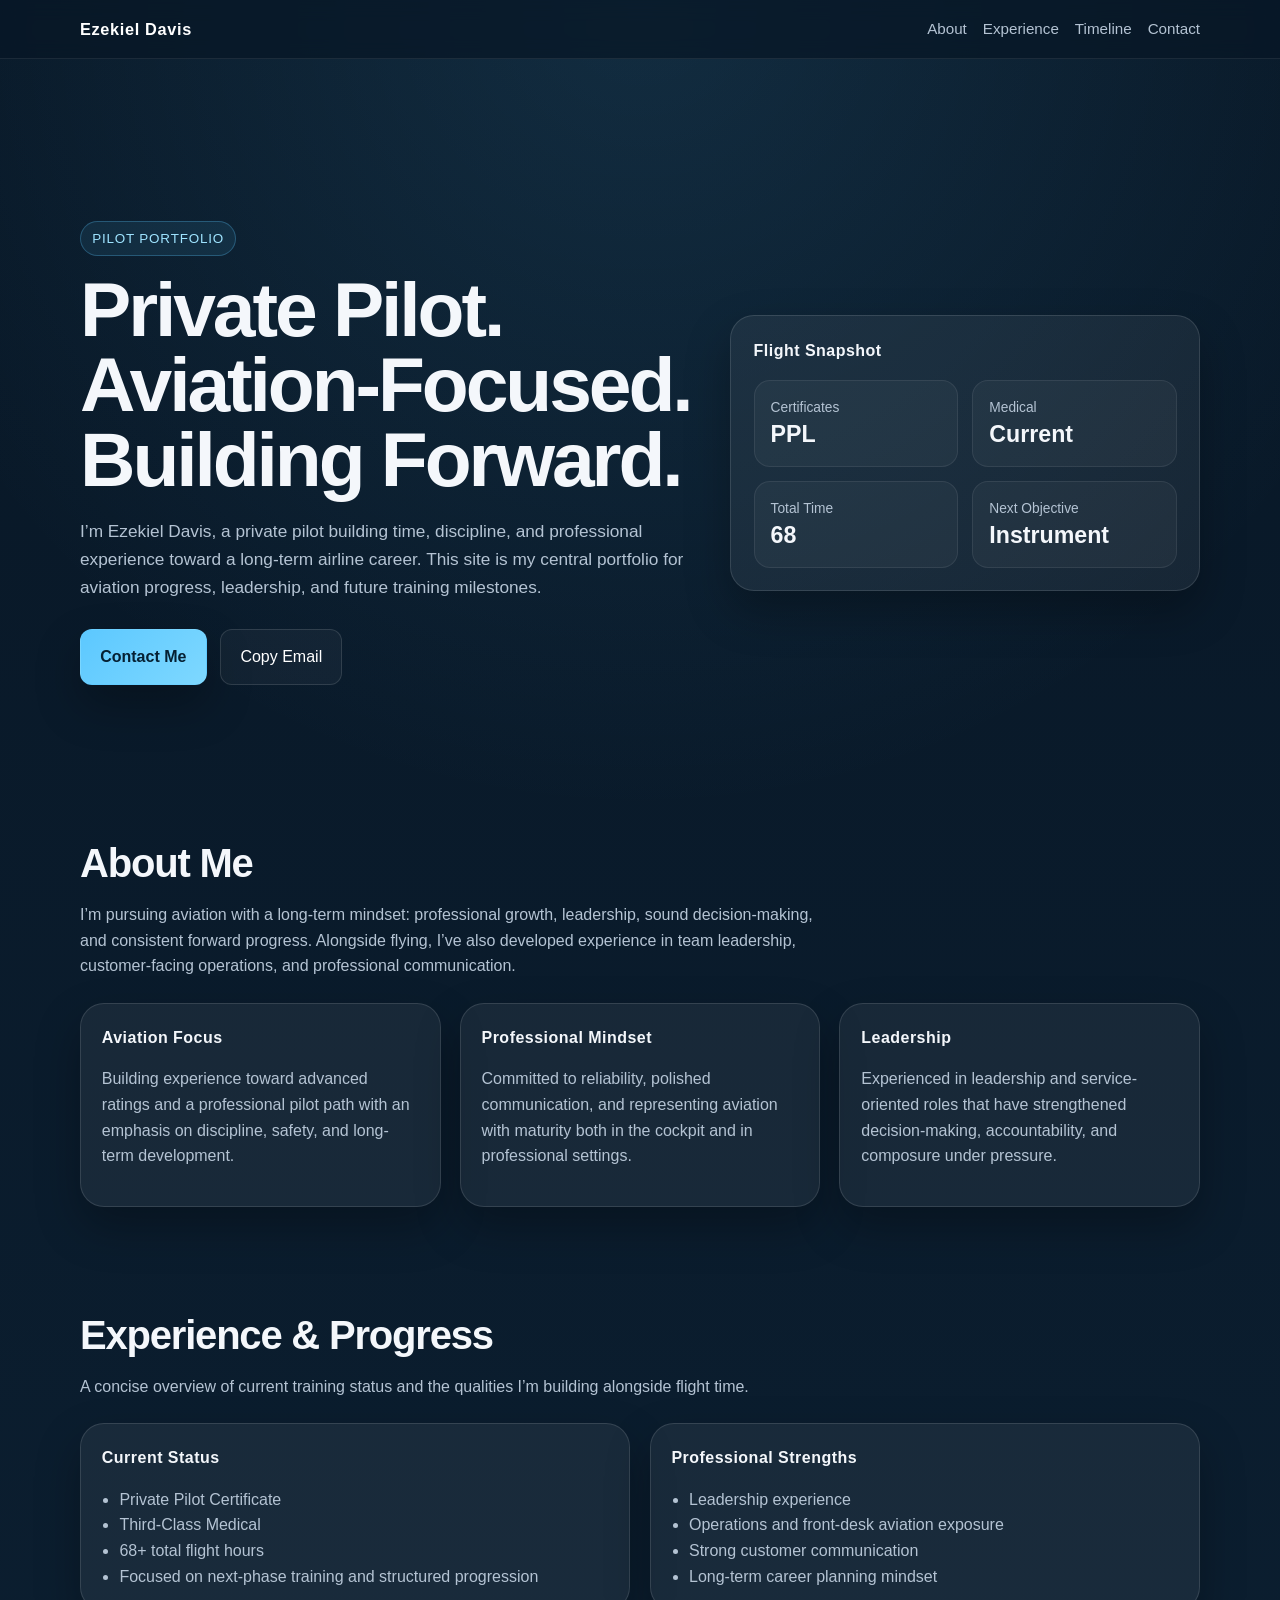
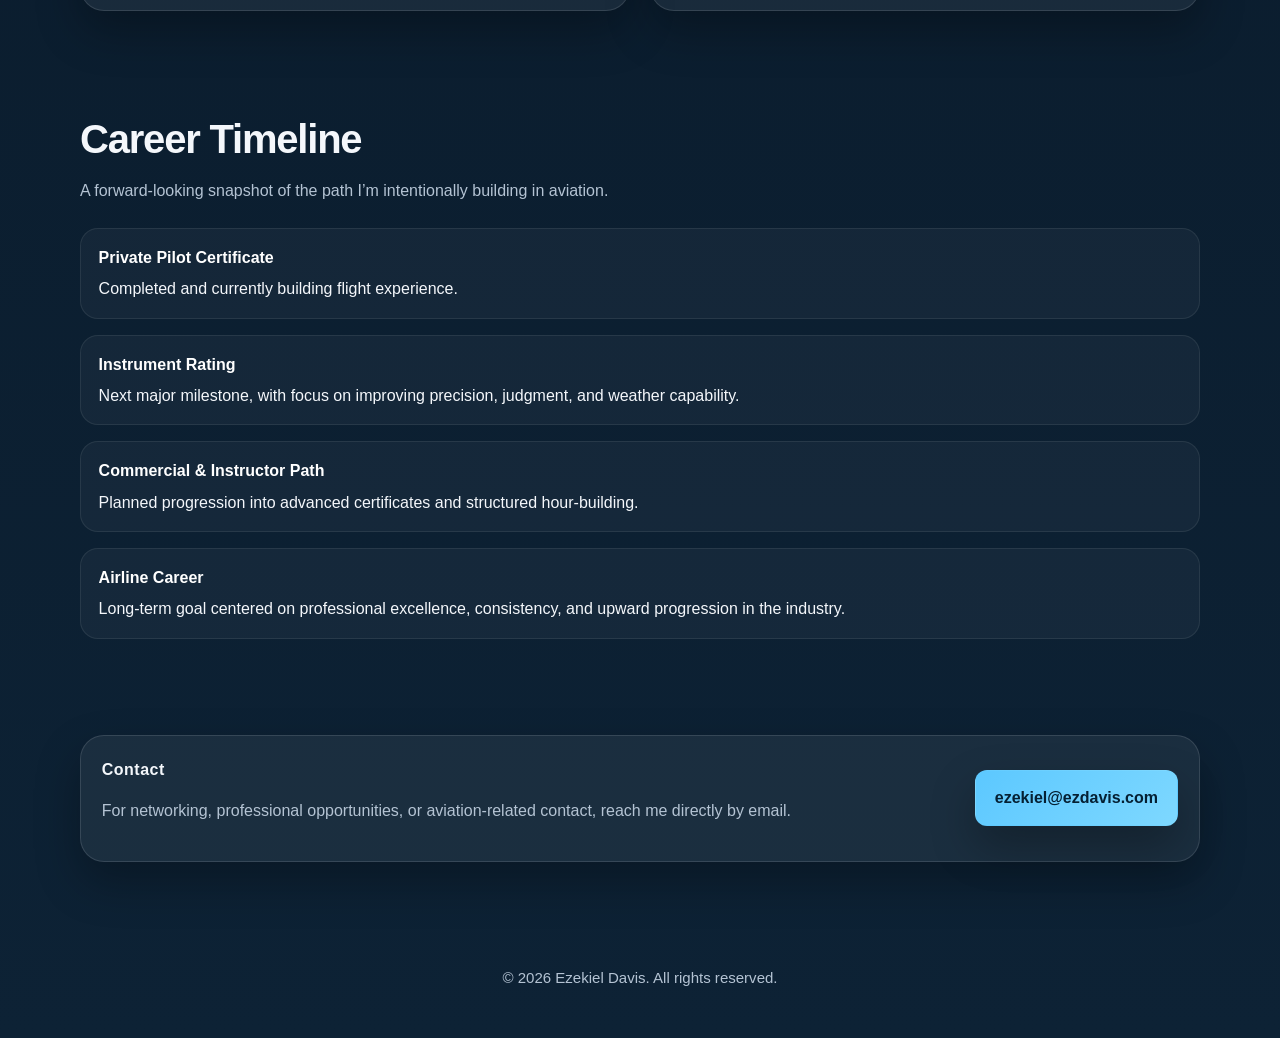
==== index.html @ ae52e3e7 "Update index.html" ====
<!DOCTYPE html>
<html lang="en">
<head>
  <meta charset="UTF-8" />
  <meta name="viewport" content="width=device-width, initial-scale=1.0" />
  <title>Ezekiel Davis | Pilot Portfolio</title>
  <meta name="description" content="Official portfolio site for Ezekiel Davis, private pilot and aspiring airline pilot." />
  <style>
    :root {
      --bg: #081726;
      --bg-2: #0d2235;
      --panel: rgba(255, 255, 255, 0.06);
      --panel-border: rgba(255, 255, 255, 0.12);
      --text: #f4f7fb;
      --muted: #b4c3d3;
      --accent: #5cc8ff;
      --accent-2: #9fe4ff;
      --shadow: 0 20px 45px rgba(0, 0, 0, 0.28);
      --max: 1120px;
    }

    * { box-sizing: border-box; }

    html { scroll-behavior: smooth; }

    body {
      margin: 0;
      font-family: Inter, "Segoe UI", Arial, sans-serif;
      color: var(--text);
      background:
        radial-gradient(circle at top, rgba(92, 200, 255, 0.12), transparent 30%),
        linear-gradient(180deg, var(--bg), var(--bg-2));
      line-height: 1.6;
    }

    a {
      color: var(--accent-2);
      text-decoration: none;
    }

    a:hover { color: white; }

    .container {
      width: min(calc(100% - 2rem), var(--max));
      margin: 0 auto;
    }

    .nav {
      position: sticky;
      top: 0;
      z-index: 1000;
      backdrop-filter: blur(10px);
      background: rgba(8, 23, 38, 0.72);
      border-bottom: 1px solid rgba(255,255,255,0.08);
    }

    .nav-inner {
      display: flex;
      justify-content: space-between;
      align-items: center;
      padding: 1rem 0;
      gap: 1rem;
    }

    .brand {
      font-weight: 700;
      letter-spacing: 0.04em;
      color: white;
      font-size: 1.02rem;
    }

    .nav-links {
      display: flex;
      flex-wrap: wrap;
      gap: 1rem;
      font-size: 0.95rem;
    }

    .nav-links a {
      color: var(--muted);
    }

    .hero {
      min-height: 84vh;
      display: flex;
      align-items: center;
      padding: 5rem 0 3rem;
    }

    .hero-grid {
      display: grid;
      grid-template-columns: 1.25fr 0.95fr;
      gap: 2rem;
      align-items: center;
    }

    .eyebrow {
      display: inline-block;
      padding: 0.35rem 0.7rem;
      border: 1px solid rgba(92, 200, 255, 0.28);
      background: rgba(92, 200, 255, 0.09);
      color: var(--accent-2);
      border-radius: 999px;
      font-size: 0.84rem;
      letter-spacing: 0.06em;
      text-transform: uppercase;
      margin-bottom: 1rem;
    }

    h1 {
      margin: 0;
      font-size: clamp(2.6rem, 6vw, 5rem);
      line-height: 0.98;
      letter-spacing: -0.04em;
    }

    .hero p.lead {
      max-width: 700px;
      color: var(--muted);
      font-size: 1.08rem;
      margin: 1.3rem 0 0;
    }

    .cta-row {
      display: flex;
      flex-wrap: wrap;
      gap: 0.85rem;
      margin-top: 1.7rem;
    }

    button.button {
      font: inherit;
      cursor: pointer;
    }

    .button {
      display: inline-flex;
      align-items: center;
      justify-content: center;
      padding: 0.9rem 1.2rem;
      border-radius: 12px;
      font-weight: 700;
      transition: transform 0.18s ease, opacity 0.18s ease, border-color 0.18s ease;
      border: 1px solid transparent;
    }

    .button:hover { transform: translateY(-1px); }

    .button.primary {
      background: linear-gradient(135deg, var(--accent), #7ed8ff);
      color: #052033;
      box-shadow: var(--shadow);
    }

    .button.secondary {
      background: rgba(255,255,255,0.04);
      color: white;
      border-color: rgba(255,255,255,0.12);
    }

    .hero-card,
    .panel {
      background: var(--panel);
      border: 1px solid var(--panel-border);
      border-radius: 24px;
      box-shadow: var(--shadow);
    }

    .hero-card {
      padding: 1.4rem;
    }

    .hero-card h3,
    .panel h3 {
      margin-top: 0;
      font-size: 1rem;
      letter-spacing: 0.03em;
    }

    .stats {
      display: grid;
      grid-template-columns: repeat(2, 1fr);
      gap: 0.9rem;
      margin-top: 1rem;
    }

    .stat {
      padding: 1rem;
      border-radius: 16px;
      background: rgba(255,255,255,0.04);
      border: 1px solid rgba(255,255,255,0.08);
    }

    .stat .label {
      display: block;
      color: var(--muted);
      font-size: 0.86rem;
      margin-bottom: 0.2rem;
    }

    .stat .value {
      font-size: 1.45rem;
      font-weight: 800;
      line-height: 1.1;
    }

    section {
      padding: 1rem 0 5rem;
    }

    .section-heading {
      margin-bottom: 1.5rem;
    }

    .section-heading h2 {
      margin: 0 0 0.45rem;
      font-size: clamp(1.8rem, 4vw, 2.5rem);
      letter-spacing: -0.03em;
    }

    .section-heading p {
      margin: 0;
      color: var(--muted);
      max-width: 760px;
    }

    .grid-3 {
      display: grid;
      grid-template-columns: repeat(3, 1fr);
      gap: 1.2rem;
    }

    .grid-2 {
      display: grid;
      grid-template-columns: repeat(2, 1fr);
      gap: 1.2rem;
    }

    .panel {
      padding: 1.3rem;
    }

    .panel p,
    .panel li {
      color: var(--muted);
    }

    .panel ul {
      margin: 0.7rem 0 0;
      padding-left: 1.1rem;
    }

    .timeline {
      display: grid;
      gap: 1rem;
    }

    .timeline-item {
      padding: 1rem 1.1rem;
      border-radius: 18px;
      background: rgba(255,255,255,0.04);
      border: 1px solid rgba(255,255,255,0.08);
    }

    .timeline-item strong {
      display: inline-block;
      margin-bottom: 0.35rem;
      color: white;
    }

    .contact-box {
      display: flex;
      flex-wrap: wrap;
      gap: 1rem;
      align-items: center;
      justify-content: space-between;
    }

    footer {
      padding: 1.5rem 0 3rem;
      color: var(--muted);
      text-align: center;
      font-size: 0.94rem;
    }

    @media (max-width: 900px) {
      .hero-grid,
      .grid-2,
      .grid-3 {
        grid-template-columns: 1fr;
      }

      .hero {
        min-height: auto;
        padding-top: 4rem;
      }

      .stats {
        grid-template-columns: 1fr 1fr;
      }
    }

    @media (max-width: 560px) {
      .nav-inner {
        flex-direction: column;
        align-items: flex-start;
      }

      .stats {
        grid-template-columns: 1fr;
      }

      .cta-row {
        flex-direction: column;
      }

      .button {
        width: 100%;
      }
    }
  </style>
</head>
<body>
  <nav class="nav">
    <div class="container nav-inner">
      <a class="brand" href="#top">Ezekiel Davis</a>
      <div class="nav-links">
        <a href="#about">About</a>
        <a href="#experience">Experience</a>
        <a href="#timeline">Timeline</a>
        <a href="#contact">Contact</a>
      </div>
    </div>
  </nav>

  <header class="hero" id="top">
    <div class="container hero-grid">
      <div>
        <div class="eyebrow">Pilot Portfolio</div>
        <h1>Private Pilot.<br>Aviation-Focused.<br>Building Forward.</h1>
        <p class="lead">
          I’m Ezekiel Davis, a private pilot building time, discipline, and professional experience toward a long-term airline career. This site is my central portfolio for aviation progress, leadership, and future training milestones.
        </p>
        <div class="cta-row">
          <a class="button primary" href="#contact">Contact Me</a>
          <button class="button secondary" id="copyEmailBtn" type="button">Copy Email</button>
        </div>
      </div>

      <div class="hero-card">
        <h3>Flight Snapshot</h3>
        <div class="stats">
          <div class="stat">
            <span class="label">Certificates</span>
            <span class="value">PPL</span>
          </div>
          <div class="stat">
            <span class="label">Medical</span>
            <span class="value">Current</span>
          </div>
          <div class="stat">
            <span class="label">Total Time</span>
            <span class="value">68</span>
          </div>
          <div class="stat">
            <span class="label">Next Objective</span>
            <span class="value">Instrument</span>
          </div>
        </div>
      </div>
    </div>
  </header>

  <section id="about">
    <div class="container">
      <div class="section-heading">
        <h2>About Me</h2>
        <p>
          I’m pursuing aviation with a long-term mindset: professional growth, leadership, sound decision-making, and consistent forward progress. Alongside flying, I’ve also developed experience in team leadership, customer-facing operations, and professional communication.
        </p>
      </div>

      <div class="grid-3">
        <div class="panel">
          <h3>Aviation Focus</h3>
          <p>Building experience toward advanced ratings and a professional pilot path with an emphasis on discipline, safety, and long-term development.</p>
        </div>
        <div class="panel">
          <h3>Professional Mindset</h3>
          <p>Committed to reliability, polished communication, and representing aviation with maturity both in the cockpit and in professional settings.</p>
        </div>
        <div class="panel">
          <h3>Leadership</h3>
          <p>Experienced in leadership and service-oriented roles that have strengthened decision-making, accountability, and composure under pressure.</p>
        </div>
      </div>
    </div>
  </section>

  <section id="experience">
    <div class="container">
      <div class="section-heading">
        <h2>Experience & Progress</h2>
        <p>
          A concise overview of current training status and the qualities I’m building alongside flight time.
        </p>
      </div>

      <div class="grid-2">
        <div class="panel">
          <h3>Current Status</h3>
          <ul>
            <li>Private Pilot Certificate</li>
            <li>Third-Class Medical</li>
            <li>68+ total flight hours</li>
            <li>Focused on next-phase training and structured progression</li>
          </ul>
        </div>
        <div class="panel">
          <h3>Professional Strengths</h3>
          <ul>
            <li>Leadership experience</li>
            <li>Operations and front-desk aviation exposure</li>
            <li>Strong customer communication</li>
            <li>Long-term career planning mindset</li>
          </ul>
        </div>
      </div>
    </div>
  </section>

  <section id="timeline">
    <div class="container">
      <div class="section-heading">
        <h2>Career Timeline</h2>
        <p>
          A forward-looking snapshot of the path I’m intentionally building in aviation.
        </p>
      </div>

      <div class="timeline">
        <div class="timeline-item">
          <strong>Private Pilot Certificate</strong>
          <div>Completed and currently building flight experience.</div>
        </div>
        <div class="timeline-item">
          <strong>Instrument Rating</strong>
          <div>Next major milestone, with focus on improving precision, judgment, and weather capability.</div>
        </div>
        <div class="timeline-item">
          <strong>Commercial & Instructor Path</strong>
          <div>Planned progression into advanced certificates and structured hour-building.</div>
        </div>
        <div class="timeline-item">
          <strong>Airline Career</strong>
          <div>Long-term goal centered on professional excellence, consistency, and upward progression in the industry.</div>
        </div>
      </div>
    </div>
  </section>

  <section id="contact">
    <div class="container">
      <div class="panel contact-box">
        <div>
          <h3>Contact</h3>
          <p>For networking, professional opportunities, or aviation-related contact, reach me directly by email.</p>
        </div>
        <div>
          <a class="button primary" href="mailto:ezekiel@ezdavis.com">ezekiel@ezdavis.com</a>
        </div>
      </div>
    </div>
  </section>

  <footer>
    <div class="container">
      © 2026 Ezekiel Davis. All rights reserved.
    </div>
  </footer>
  <script>
    const copyEmailBtn = document.getElementById('copyEmailBtn');
    const emailAddress = 'ezekiel@ezdavis.com';

    if (copyEmailBtn) {
      copyEmailBtn.addEventListener('click', async () => {
        const originalText = copyEmailBtn.textContent;
        try {
          await navigator.clipboard.writeText(emailAddress);
          copyEmailBtn.textContent = 'Email Copied';
          setTimeout(() => {
            copyEmailBtn.textContent = originalText;
          }, 1800);
        } catch (error) {
          copyEmailBtn.textContent = 'Copy Failed';
          setTimeout(() => {
            copyEmailBtn.textContent = originalText;
          }, 1800);
        }
      });
    }
  </script>
</body>
</html>
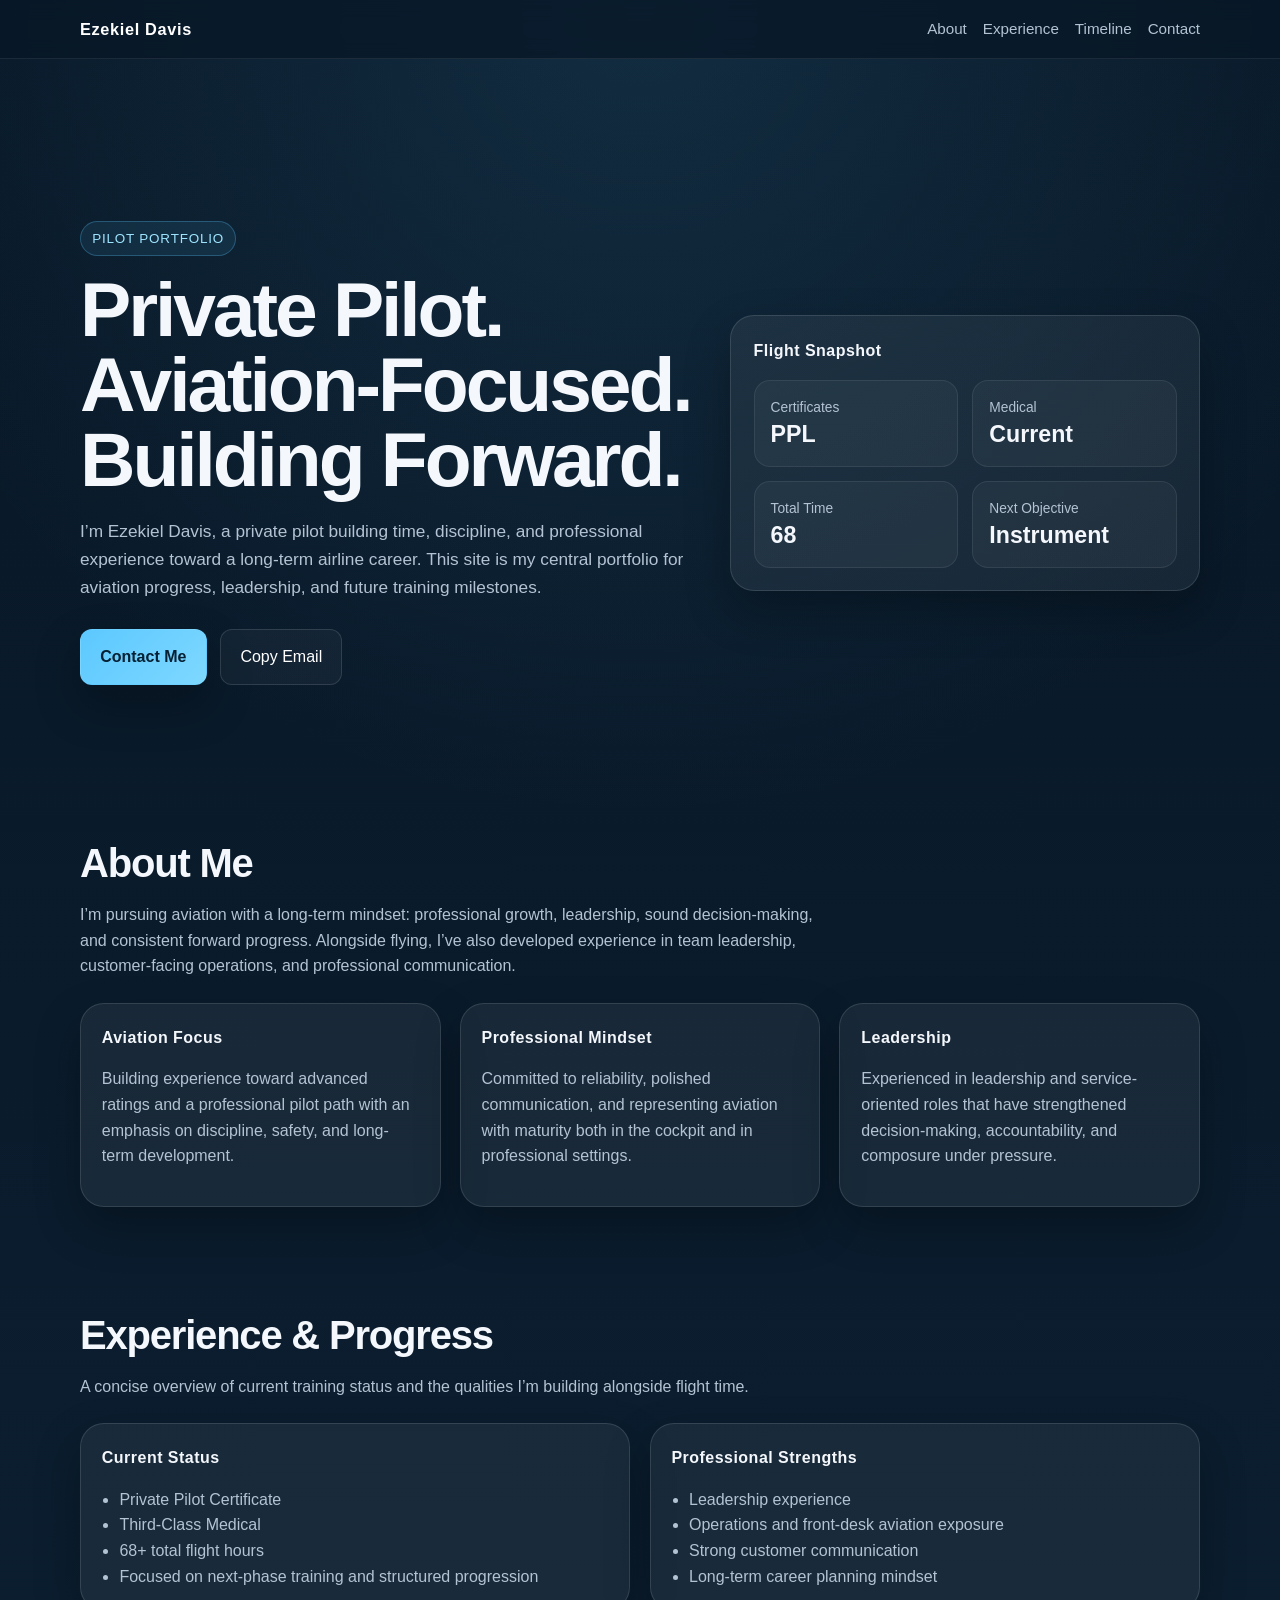
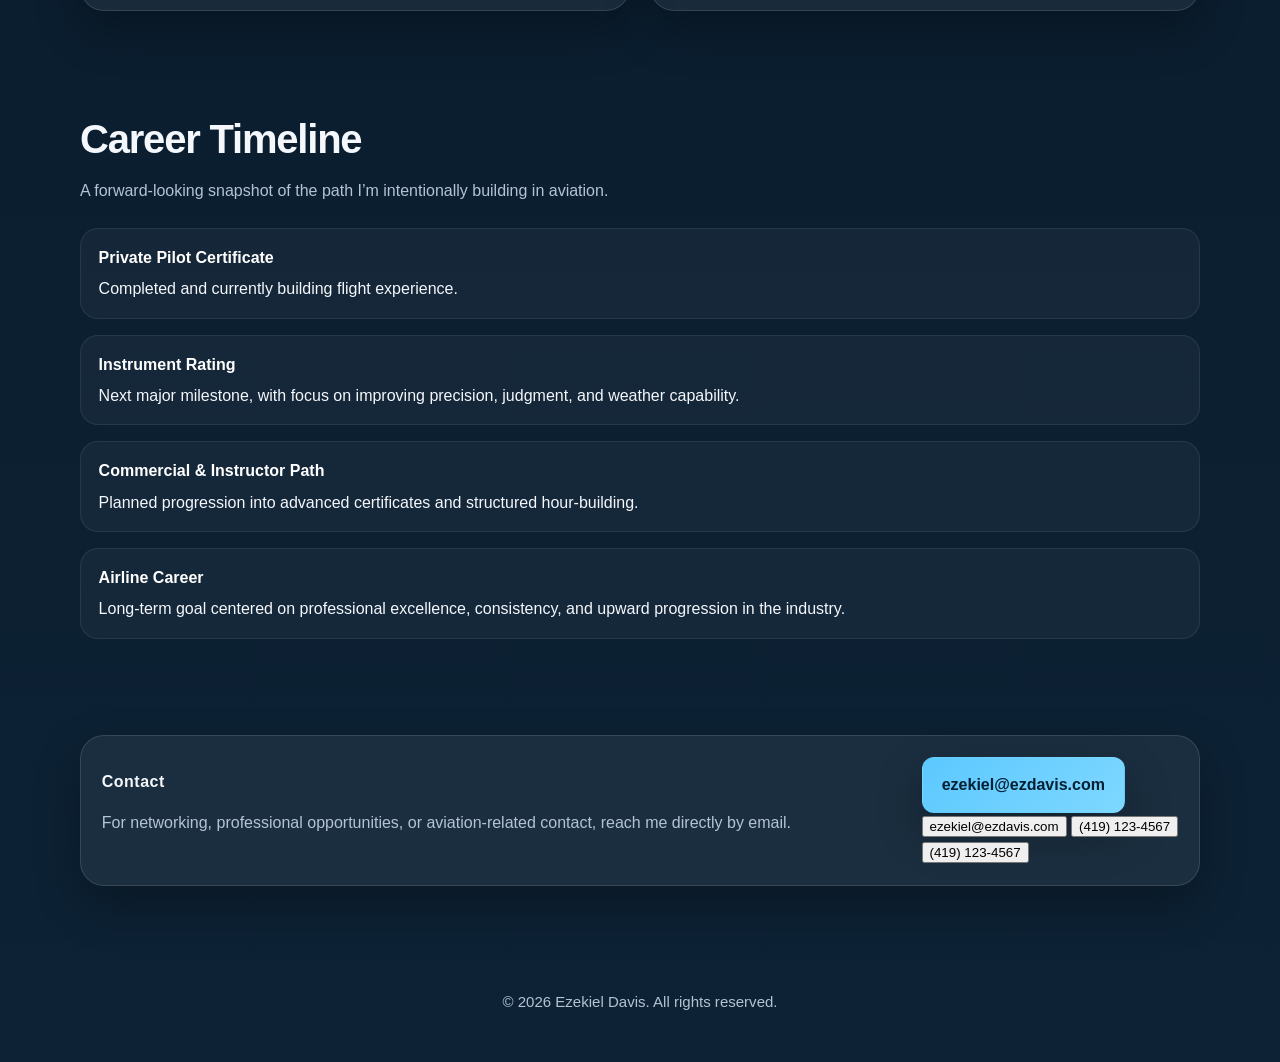
==== commit afae16bb: "Update index.html Contact buttons" ====
--- a/index.html
+++ b/index.html
@@ -1,6 +1,7 @@
 <!DOCTYPE html>
 <html lang="en">
 <head>
+  <link rel="icon" type="image/png" href="favicon.png">
   <meta charset="UTF-8" />
   <meta name="viewport" content="width=device-width, initial-scale=1.0" />
   <title>Ezekiel Davis | Pilot Portfolio</title>
@@ -468,6 +469,19 @@
         </div>
         <div>
           <a class="button primary" href="mailto:ezekiel@ezdavis.com">ezekiel@ezdavis.com</a>
+          <div class="contact-buttons">
+            <button id="email-btn" onclick="copyEmail()">
+              ezekiel@ezdavis.com
+            </button>
+            <button id="phone-btn" onclick="copyPhone()">
+              (419) 123-4567
+            </button>
+        </div>
+
+  <button id="phone-btn" onclick="copyPhone()">
+    (419) 123-4567
+  </button>
+</div>
         </div>
       </div>
     </div>
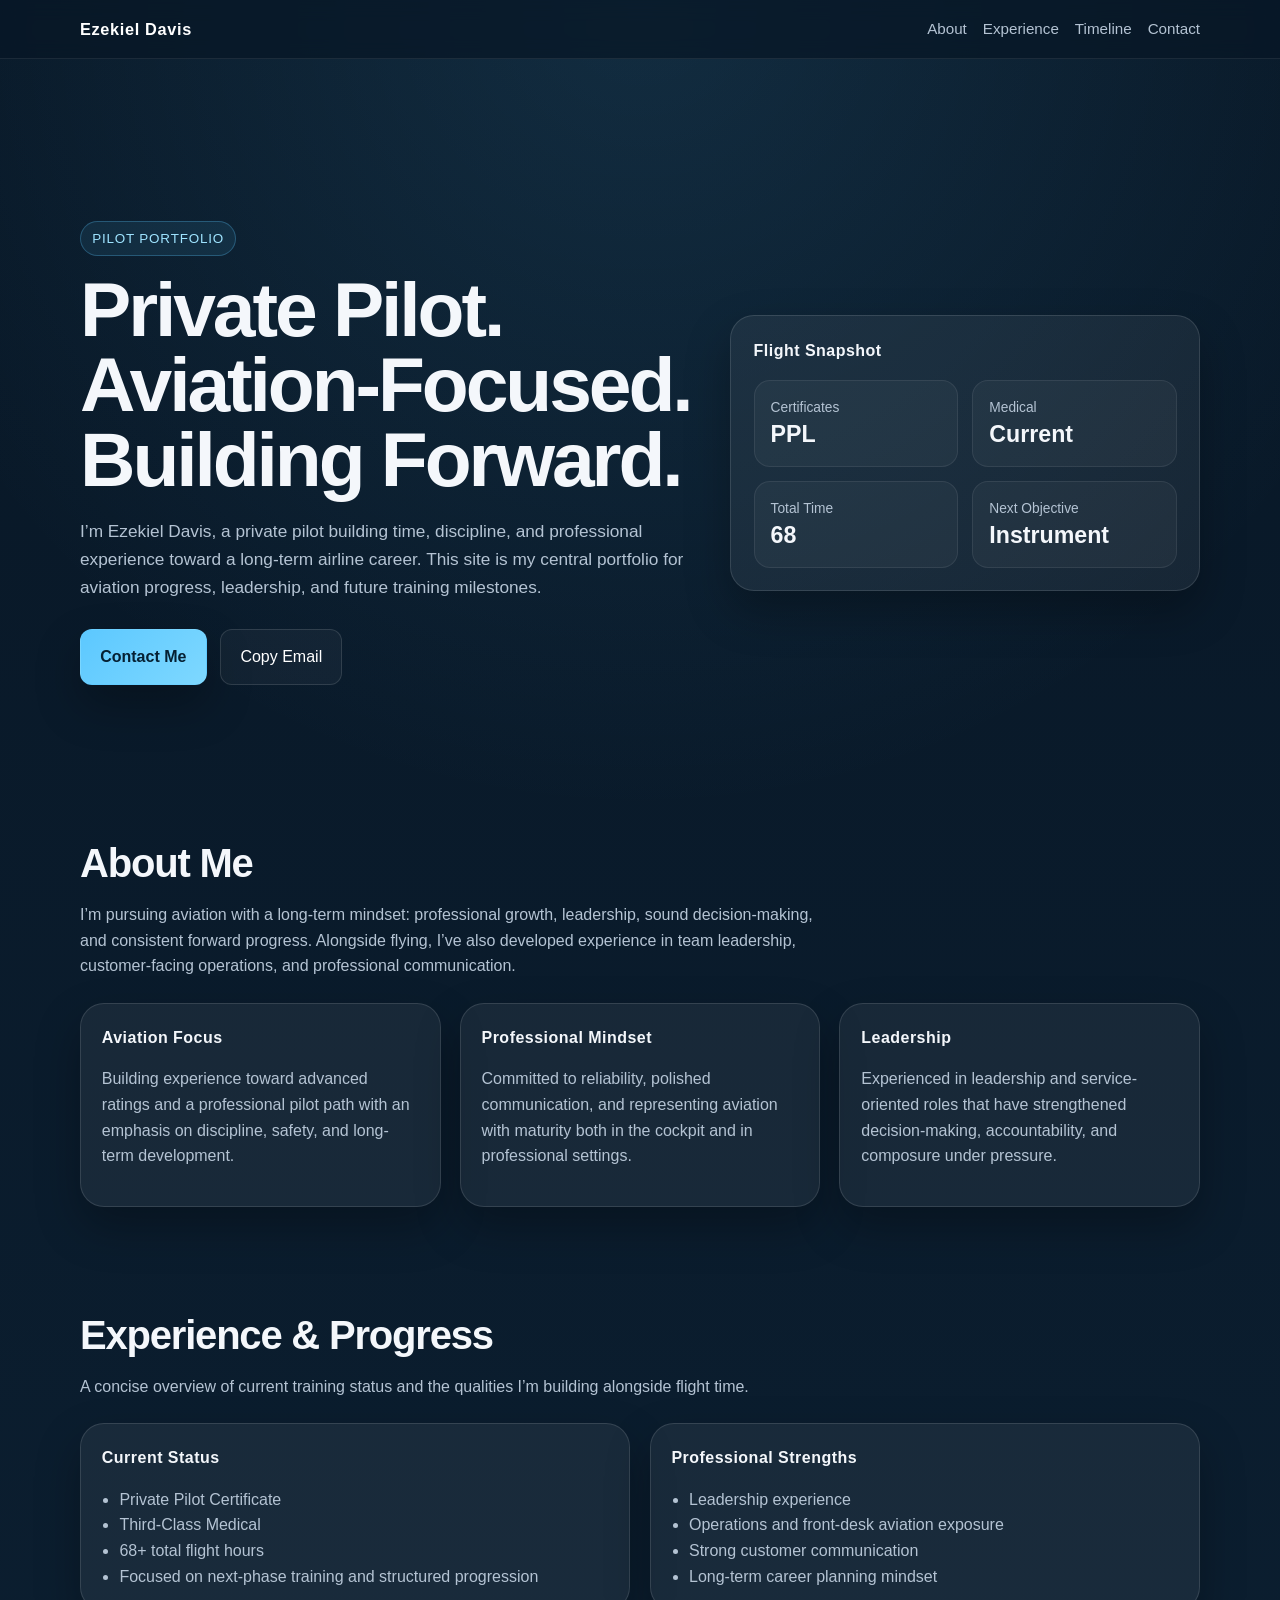
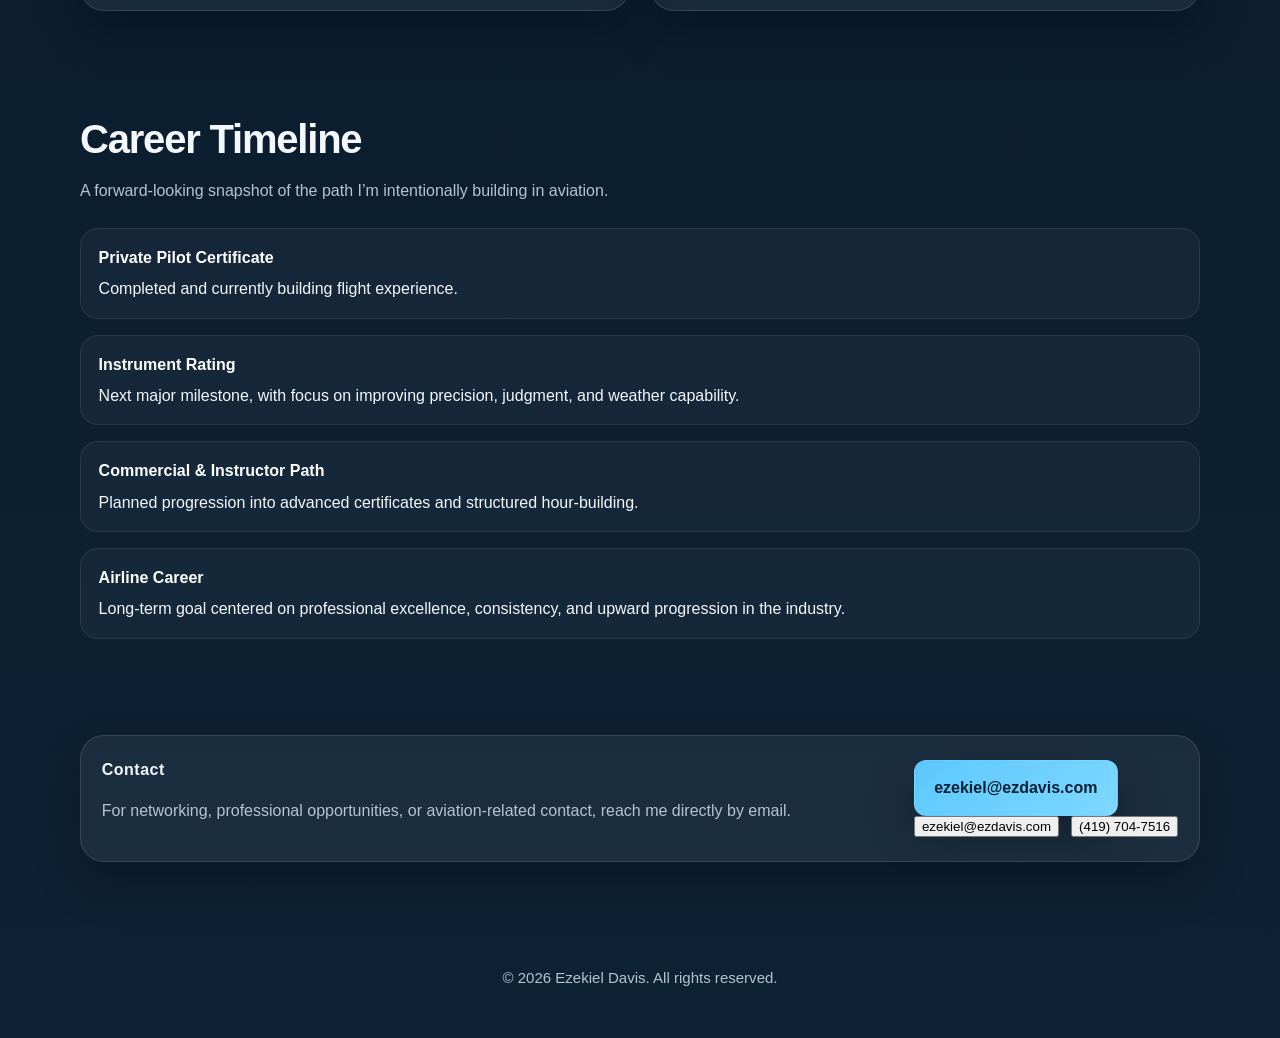
==== commit deb31f2f: "Update index.html Updated buttons" ====
--- a/index.html
+++ b/index.html
@@ -277,6 +277,12 @@
       justify-content: space-between;
     }
 
+    .contact-buttons {
+      display: flex;
+      gap: 12px;
+      flex-wrap: wrap;
+    }
+
     footer {
       padding: 1.5rem 0 3rem;
       color: var(--muted);
@@ -474,13 +480,10 @@
               ezekiel@ezdavis.com
             </button>
             <button id="phone-btn" onclick="copyPhone()">
-              (419) 123-4567
+              (419) 704-7516
             </button>
         </div>
 
-  <button id="phone-btn" onclick="copyPhone()">
-    (419) 123-4567
-  </button>
 </div>
         </div>
       </div>
@@ -495,7 +498,18 @@
   <script>
     const copyEmailBtn = document.getElementById('copyEmailBtn');
     const emailAddress = 'ezekiel@ezdavis.com';
-
+    
+    function copyPhone() {
+      const phone = "(419) 123-4567";
+      navigator.clipboard.writeText(phone);
+
+      const btn = document.getElementById("phone-btn");
+      btn.innerText = "Phone copied";
+
+      setTimeout(() => {
+        btn.innerText = phone;
+      }, 2000);
+    }
     if (copyEmailBtn) {
       copyEmailBtn.addEventListener('click', async () => {
         const originalText = copyEmailBtn.textContent;
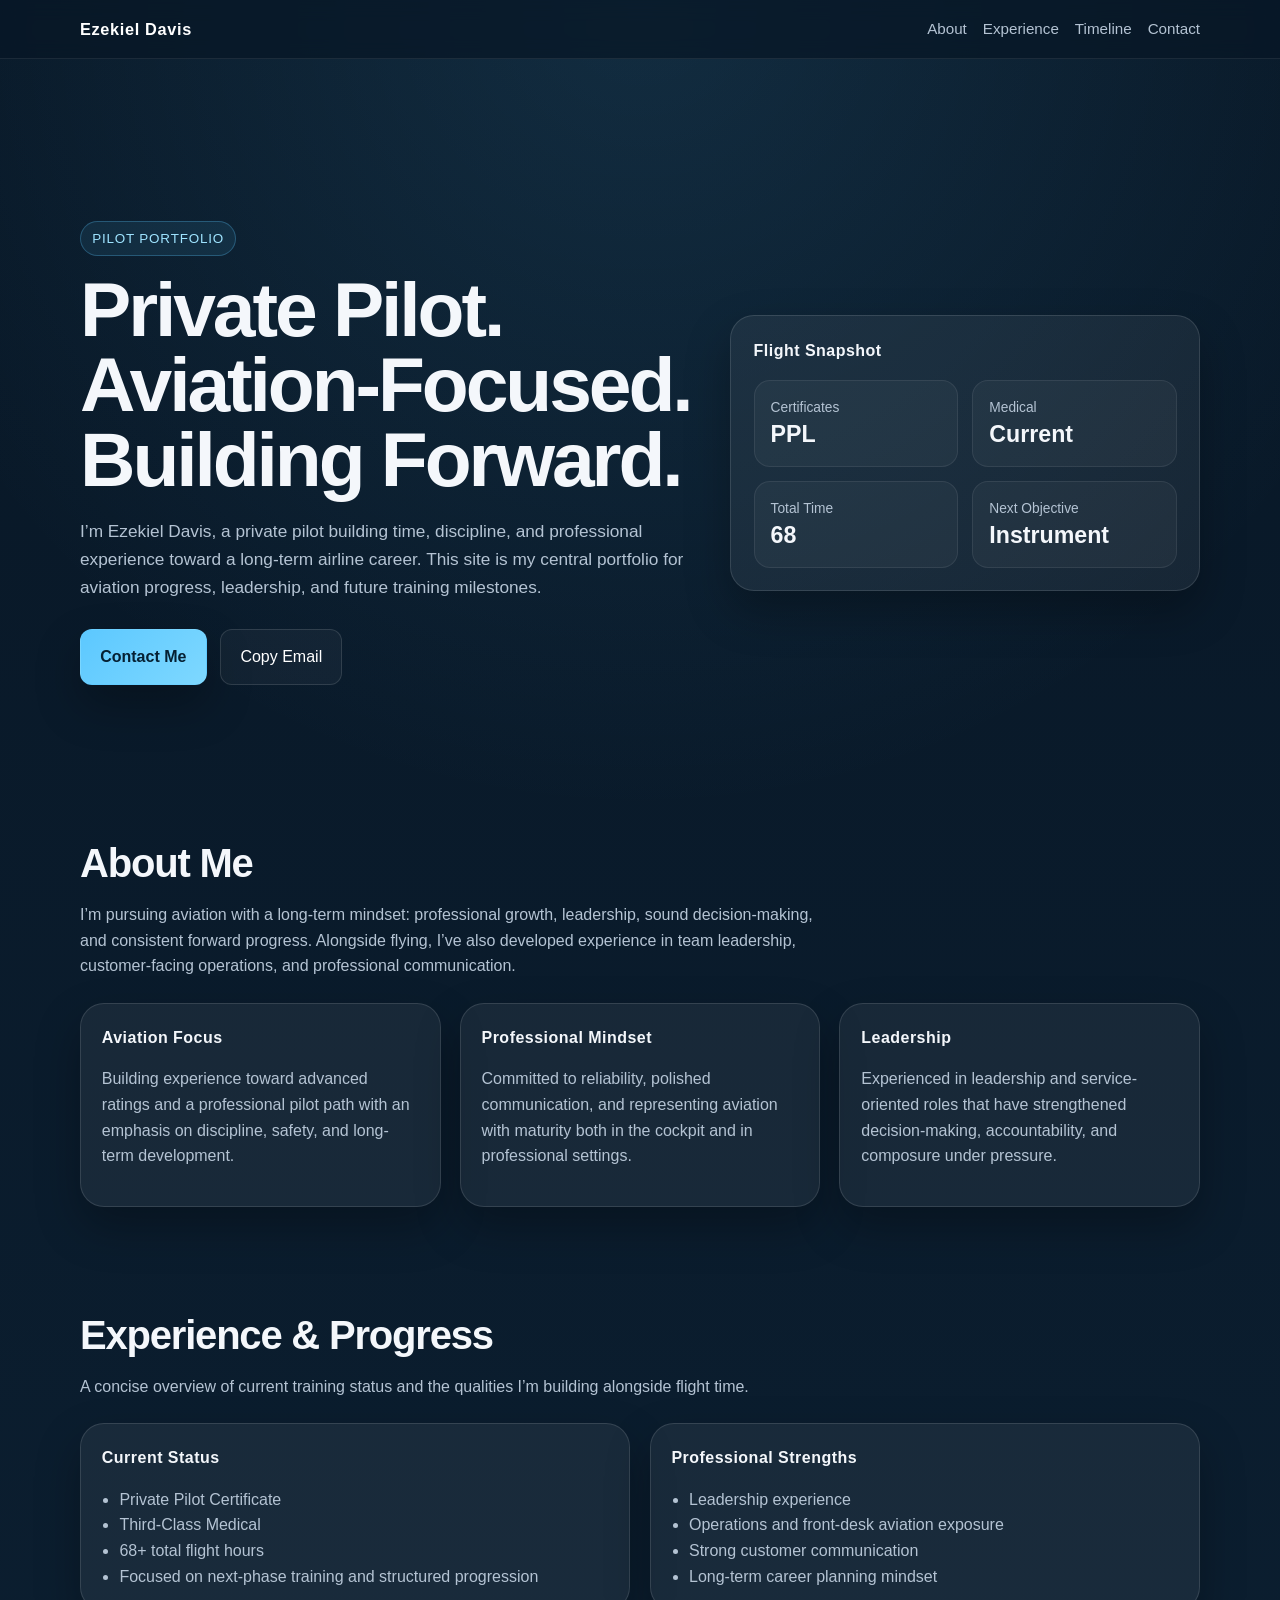
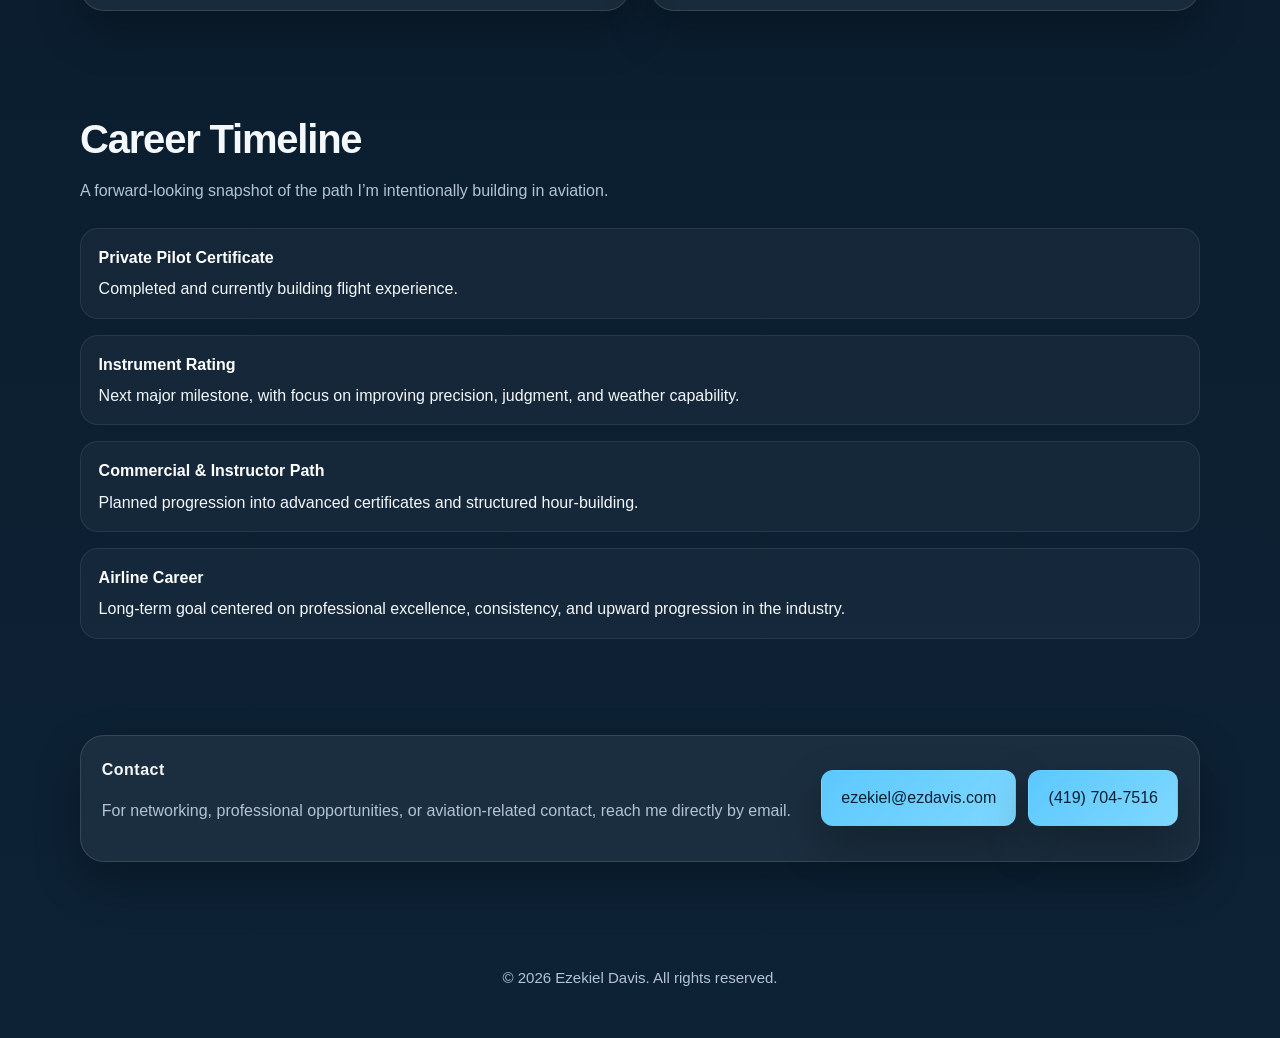
==== commit 96de9bdc: "Update index.html Adjusting buttons" ====
--- a/index.html
+++ b/index.html
@@ -474,12 +474,11 @@
           <p>For networking, professional opportunities, or aviation-related contact, reach me directly by email.</p>
         </div>
         <div>
-          <a class="button primary" href="mailto:ezekiel@ezdavis.com">ezekiel@ezdavis.com</a>
           <div class="contact-buttons">
-            <button id="email-btn" onclick="copyEmail()">
+            <button class="button primary" id="email-btn" onclick="copyEmail()">
               ezekiel@ezdavis.com
             </button>
-            <button id="phone-btn" onclick="copyPhone()">
+            <button class="button primary" id="phone-btn" onclick="copyPhone()">
               (419) 704-7516
             </button>
         </div>
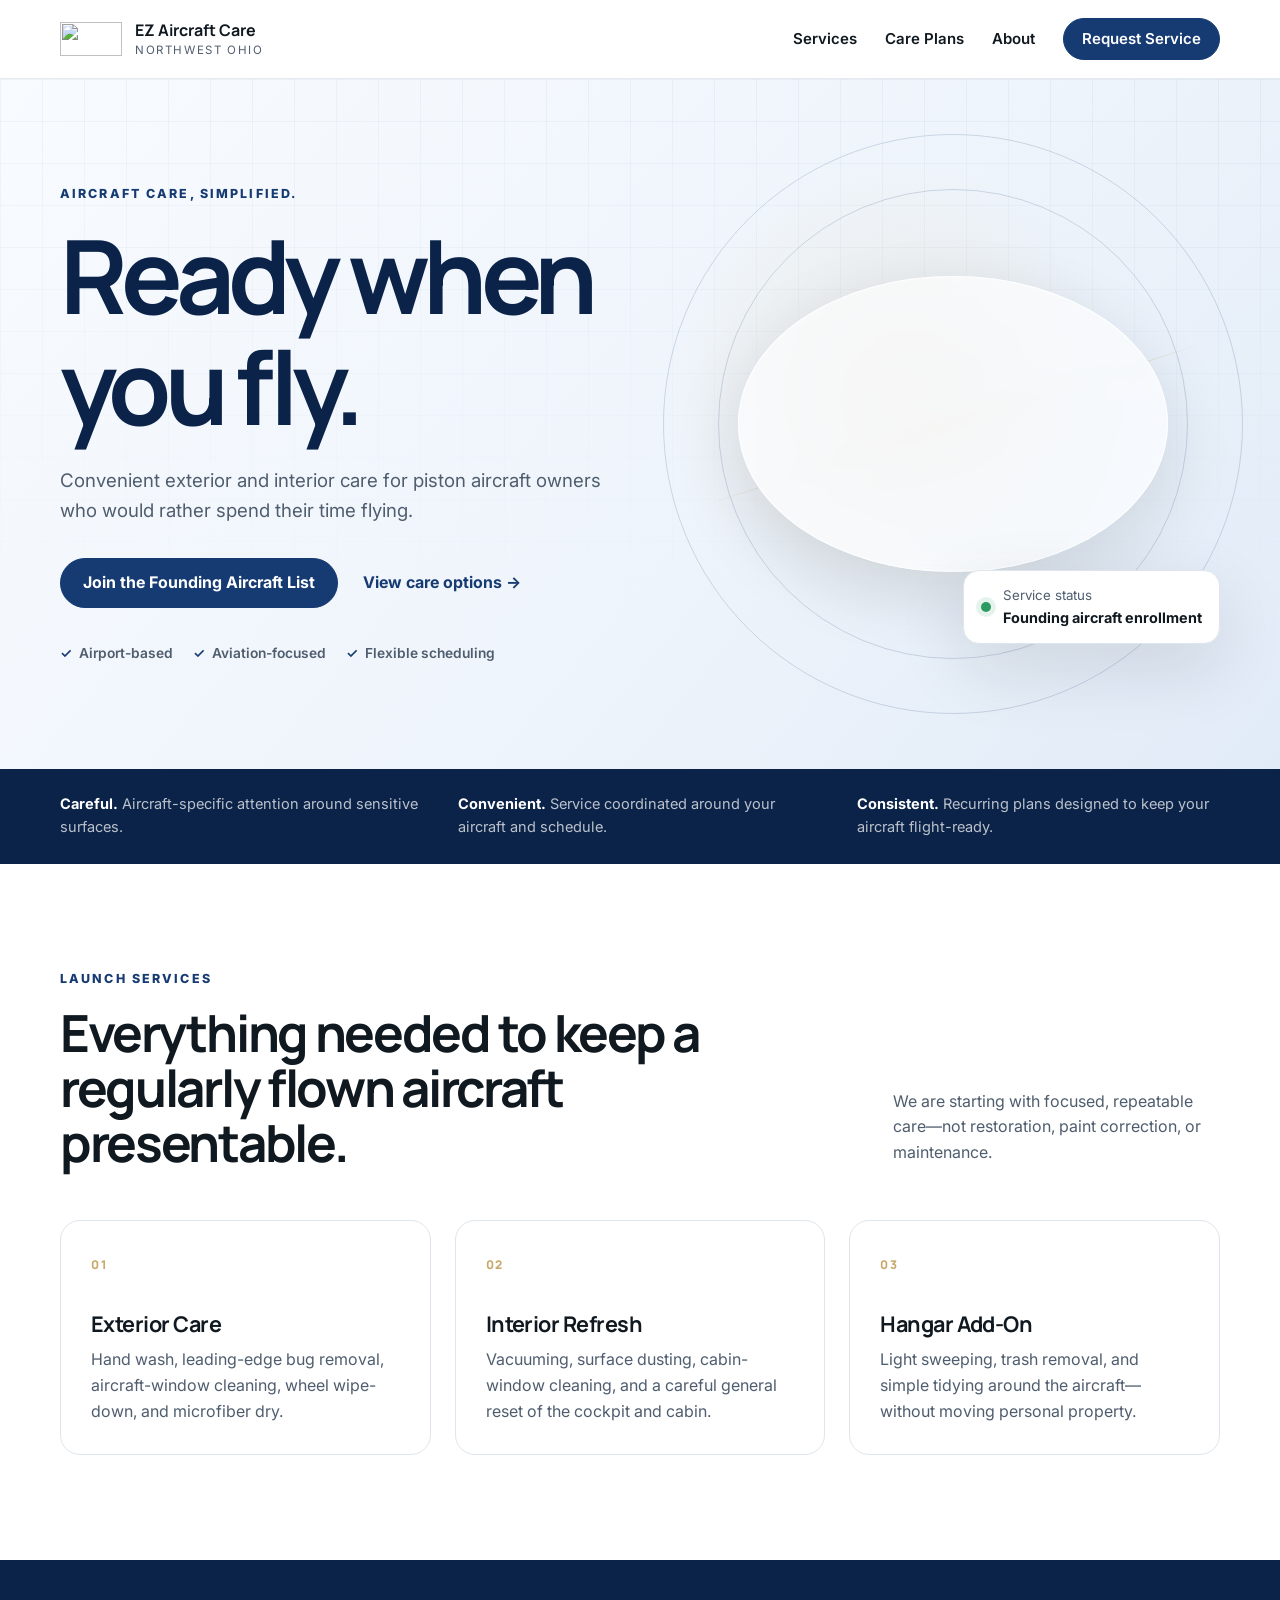
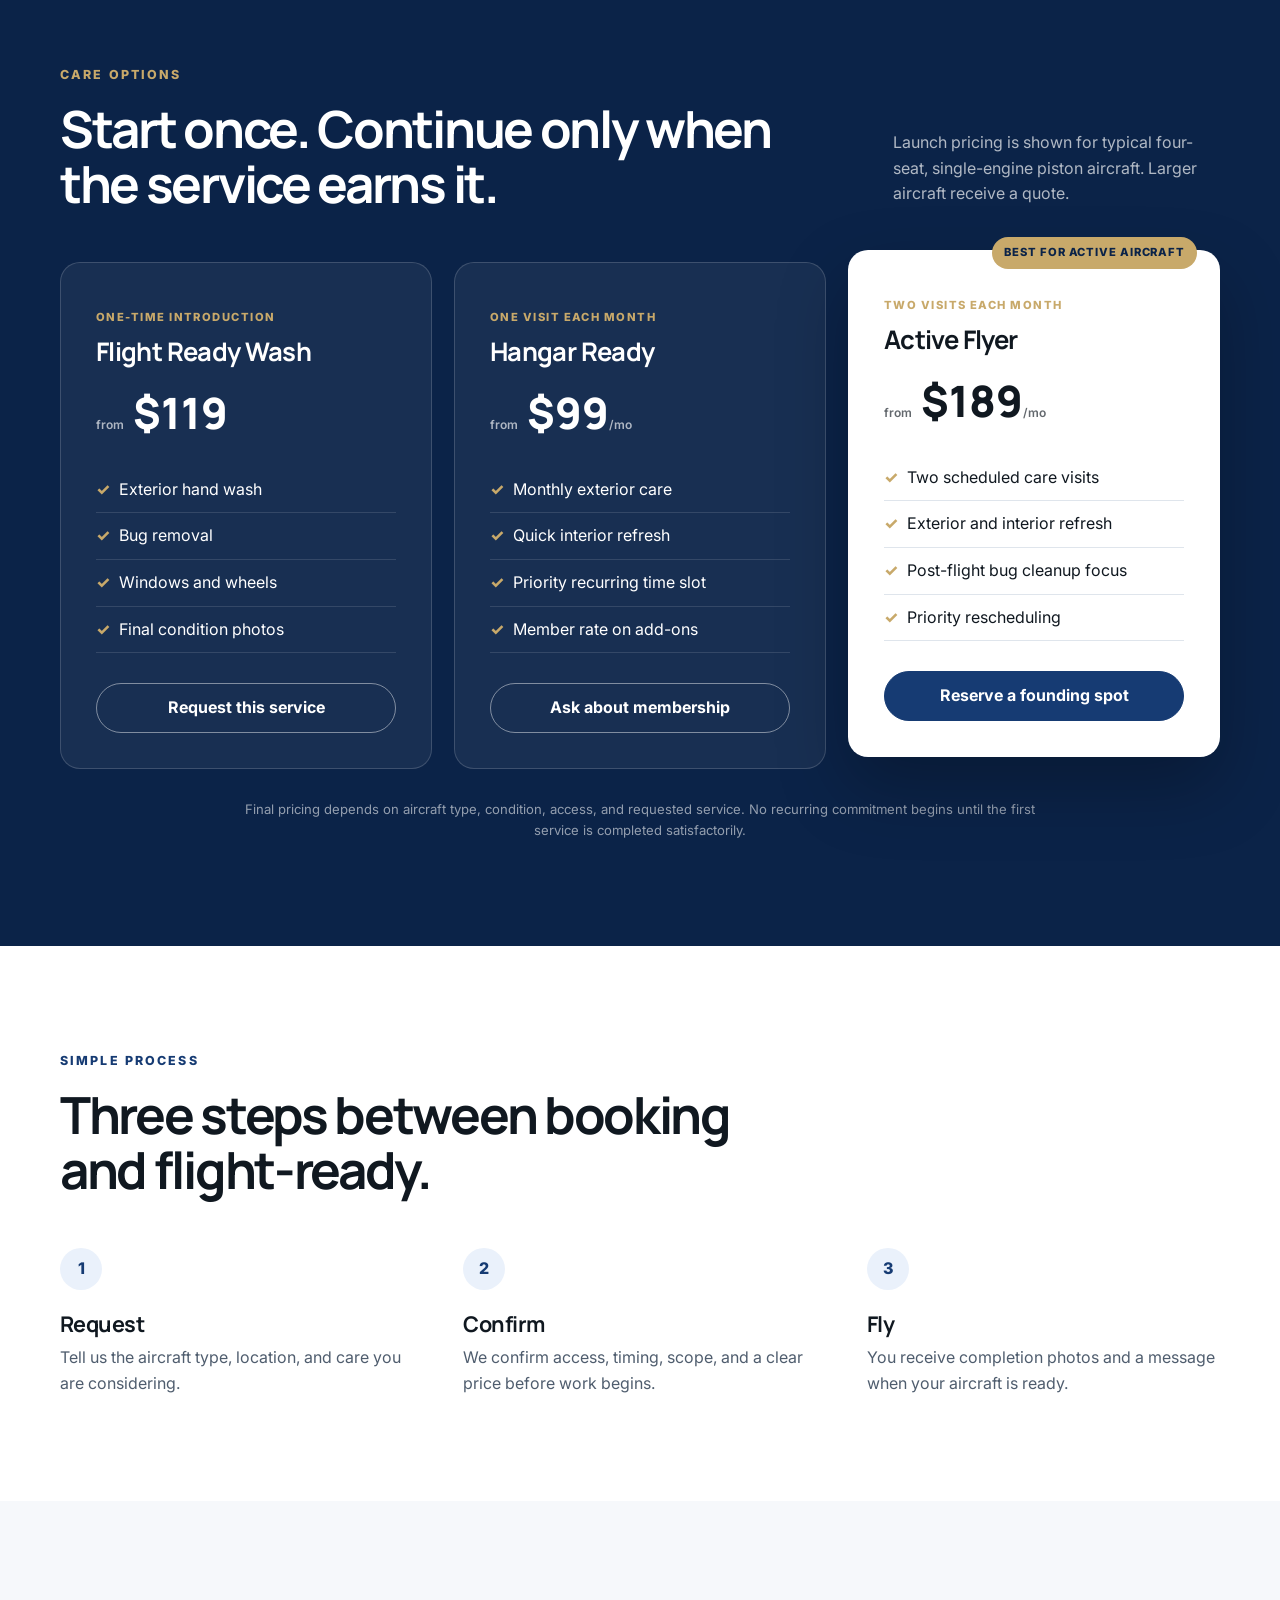
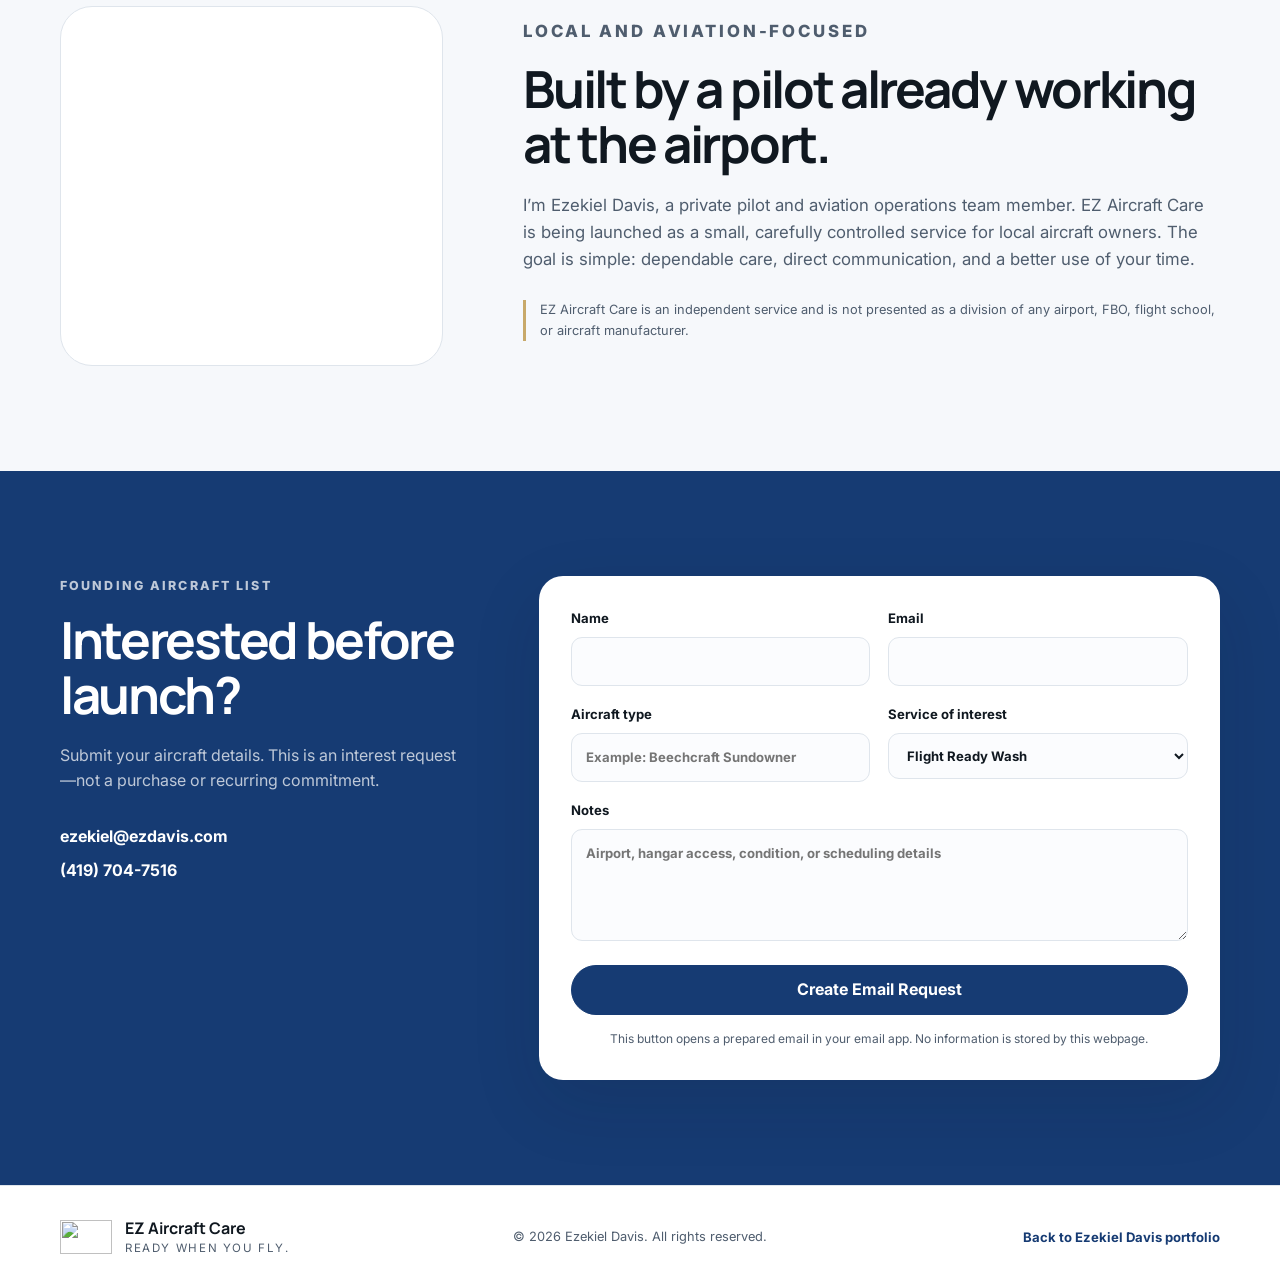
==== commit 3040be8c: "Add Ez Aurcraft Care Landing Page" ====
--- a/index.html
+++ b/index.html
@@ -1,531 +1,265 @@
-<!DOCTYPE html>
+<!doctype html>
 <html lang="en">
 <head>
-  <link rel="icon" type="image/png" href="favicon.png">
-  <meta charset="UTF-8" />
-  <meta name="viewport" content="width=device-width, initial-scale=1.0" />
-  <title>Ezekiel Davis | Pilot Portfolio</title>
-  <meta name="description" content="Official portfolio site for Ezekiel Davis, private pilot and aspiring airline pilot." />
-  <style>
-    :root {
-      --bg: #081726;
-      --bg-2: #0d2235;
-      --panel: rgba(255, 255, 255, 0.06);
-      --panel-border: rgba(255, 255, 255, 0.12);
-      --text: #f4f7fb;
-      --muted: #b4c3d3;
-      --accent: #5cc8ff;
-      --accent-2: #9fe4ff;
-      --shadow: 0 20px 45px rgba(0, 0, 0, 0.28);
-      --max: 1120px;
-    }
-
-    * { box-sizing: border-box; }
-
-    html { scroll-behavior: smooth; }
-
-    body {
-      margin: 0;
-      font-family: Inter, "Segoe UI", Arial, sans-serif;
-      color: var(--text);
-      background:
-        radial-gradient(circle at top, rgba(92, 200, 255, 0.12), transparent 30%),
-        linear-gradient(180deg, var(--bg), var(--bg-2));
-      line-height: 1.6;
-    }
-
-    a {
-      color: var(--accent-2);
-      text-decoration: none;
-    }
-
-    a:hover { color: white; }
-
-    .container {
-      width: min(calc(100% - 2rem), var(--max));
-      margin: 0 auto;
-    }
-
-    .nav {
-      position: sticky;
-      top: 0;
-      z-index: 1000;
-      backdrop-filter: blur(10px);
-      background: rgba(8, 23, 38, 0.72);
-      border-bottom: 1px solid rgba(255,255,255,0.08);
-    }
-
-    .nav-inner {
-      display: flex;
-      justify-content: space-between;
-      align-items: center;
-      padding: 1rem 0;
-      gap: 1rem;
-    }
-
-    .brand {
-      font-weight: 700;
-      letter-spacing: 0.04em;
-      color: white;
-      font-size: 1.02rem;
-    }
-
-    .nav-links {
-      display: flex;
-      flex-wrap: wrap;
-      gap: 1rem;
-      font-size: 0.95rem;
-    }
-
-    .nav-links a {
-      color: var(--muted);
-    }
-
-    .hero {
-      min-height: 84vh;
-      display: flex;
-      align-items: center;
-      padding: 5rem 0 3rem;
-    }
-
-    .hero-grid {
-      display: grid;
-      grid-template-columns: 1.25fr 0.95fr;
-      gap: 2rem;
-      align-items: center;
-    }
-
-    .eyebrow {
-      display: inline-block;
-      padding: 0.35rem 0.7rem;
-      border: 1px solid rgba(92, 200, 255, 0.28);
-      background: rgba(92, 200, 255, 0.09);
-      color: var(--accent-2);
-      border-radius: 999px;
-      font-size: 0.84rem;
-      letter-spacing: 0.06em;
-      text-transform: uppercase;
-      margin-bottom: 1rem;
-    }
-
-    h1 {
-      margin: 0;
-      font-size: clamp(2.6rem, 6vw, 5rem);
-      line-height: 0.98;
-      letter-spacing: -0.04em;
-    }
-
-    .hero p.lead {
-      max-width: 700px;
-      color: var(--muted);
-      font-size: 1.08rem;
-      margin: 1.3rem 0 0;
-    }
-
-    .cta-row {
-      display: flex;
-      flex-wrap: wrap;
-      gap: 0.85rem;
-      margin-top: 1.7rem;
-    }
-
-    button.button {
-      font: inherit;
-      cursor: pointer;
-    }
-
-    .button {
-      display: inline-flex;
-      align-items: center;
-      justify-content: center;
-      padding: 0.9rem 1.2rem;
-      border-radius: 12px;
-      font-weight: 700;
-      transition: transform 0.18s ease, opacity 0.18s ease, border-color 0.18s ease;
-      border: 1px solid transparent;
-    }
-
-    .button:hover { transform: translateY(-1px); }
-
-    .button.primary {
-      background: linear-gradient(135deg, var(--accent), #7ed8ff);
-      color: #052033;
-      box-shadow: var(--shadow);
-    }
-
-    .button.secondary {
-      background: rgba(255,255,255,0.04);
-      color: white;
-      border-color: rgba(255,255,255,0.12);
-    }
-
-    .hero-card,
-    .panel {
-      background: var(--panel);
-      border: 1px solid var(--panel-border);
-      border-radius: 24px;
-      box-shadow: var(--shadow);
-    }
-
-    .hero-card {
-      padding: 1.4rem;
-    }
-
-    .hero-card h3,
-    .panel h3 {
-      margin-top: 0;
-      font-size: 1rem;
-      letter-spacing: 0.03em;
-    }
-
-    .stats {
-      display: grid;
-      grid-template-columns: repeat(2, 1fr);
-      gap: 0.9rem;
-      margin-top: 1rem;
-    }
-
-    .stat {
-      padding: 1rem;
-      border-radius: 16px;
-      background: rgba(255,255,255,0.04);
-      border: 1px solid rgba(255,255,255,0.08);
-    }
-
-    .stat .label {
-      display: block;
-      color: var(--muted);
-      font-size: 0.86rem;
-      margin-bottom: 0.2rem;
-    }
-
-    .stat .value {
-      font-size: 1.45rem;
-      font-weight: 800;
-      line-height: 1.1;
-    }
-
-    section {
-      padding: 1rem 0 5rem;
-    }
-
-    .section-heading {
-      margin-bottom: 1.5rem;
-    }
-
-    .section-heading h2 {
-      margin: 0 0 0.45rem;
-      font-size: clamp(1.8rem, 4vw, 2.5rem);
-      letter-spacing: -0.03em;
-    }
-
-    .section-heading p {
-      margin: 0;
-      color: var(--muted);
-      max-width: 760px;
-    }
-
-    .grid-3 {
-      display: grid;
-      grid-template-columns: repeat(3, 1fr);
-      gap: 1.2rem;
-    }
-
-    .grid-2 {
-      display: grid;
-      grid-template-columns: repeat(2, 1fr);
-      gap: 1.2rem;
-    }
-
-    .panel {
-      padding: 1.3rem;
-    }
-
-    .panel p,
-    .panel li {
-      color: var(--muted);
-    }
-
-    .panel ul {
-      margin: 0.7rem 0 0;
-      padding-left: 1.1rem;
-    }
-
-    .timeline {
-      display: grid;
-      gap: 1rem;
-    }
-
-    .timeline-item {
-      padding: 1rem 1.1rem;
-      border-radius: 18px;
-      background: rgba(255,255,255,0.04);
-      border: 1px solid rgba(255,255,255,0.08);
-    }
-
-    .timeline-item strong {
-      display: inline-block;
-      margin-bottom: 0.35rem;
-      color: white;
-    }
-
-    .contact-box {
-      display: flex;
-      flex-wrap: wrap;
-      gap: 1rem;
-      align-items: center;
-      justify-content: space-between;
-    }
-
-    .contact-buttons {
-      display: flex;
-      gap: 12px;
-      flex-wrap: wrap;
-    }
-
-    footer {
-      padding: 1.5rem 0 3rem;
-      color: var(--muted);
-      text-align: center;
-      font-size: 0.94rem;
-    }
-
-    @media (max-width: 900px) {
-      .hero-grid,
-      .grid-2,
-      .grid-3 {
-        grid-template-columns: 1fr;
-      }
-
-      .hero {
-        min-height: auto;
-        padding-top: 4rem;
-      }
-
-      .stats {
-        grid-template-columns: 1fr 1fr;
-      }
-    }
-
-    @media (max-width: 560px) {
-      .nav-inner {
-        flex-direction: column;
-        align-items: flex-start;
-      }
-
-      .stats {
-        grid-template-columns: 1fr;
-      }
-
-      .cta-row {
-        flex-direction: column;
-      }
-
-      .button {
-        width: 100%;
-      }
-    }
-  </style>
+  <meta charset="utf-8">
+  <meta name="viewport" content="width=device-width, initial-scale=1">
+  <meta name="description" content="Convenient aircraft cleaning and recurring care for piston aircraft owners in Northwest Ohio.">
+  <meta name="theme-color" content="#163B73">
+  <title>EZ Aircraft Care | Ready When You Fly</title>
+  <link rel="preconnect" href="https://fonts.googleapis.com">
+  <link rel="preconnect" href="https://fonts.gstatic.com" crossorigin>
+  <link href="https://fonts.googleapis.com/css2?family=Inter:wght@400;500;600;700&family=Manrope:wght@600;700;800&display=swap" rel="stylesheet">
+  <link rel="stylesheet" href="styles.css">
 </head>
 <body>
-  <nav class="nav">
-    <div class="container nav-inner">
-      <a class="brand" href="#top">Ezekiel Davis</a>
-      <div class="nav-links">
+  <a class="skip-link" href="#main">Skip to content</a>
+
+  <header class="site-header">
+    <div class="container nav-wrap">
+      <a class="brand" href="#top" aria-label="EZ Aircraft Care home">
+        <img src="assets/ez-aircraft-care-logo.svg" alt="" class="brand-mark">
+        <span class="brand-copy">
+          <strong>EZ Aircraft Care</strong>
+          <small>Northwest Ohio</small>
+        </span>
+      </a>
+
+      <button class="menu-button" type="button" aria-label="Open navigation" aria-expanded="false">
+        <span></span><span></span><span></span>
+      </button>
+
+      <nav class="site-nav" aria-label="Primary navigation">
+        <a href="#services">Services</a>
+        <a href="#plans">Care Plans</a>
         <a href="#about">About</a>
-        <a href="#experience">Experience</a>
-        <a href="#timeline">Timeline</a>
-        <a href="#contact">Contact</a>
-      </div>
-    </div>
-  </nav>
-
-  <header class="hero" id="top">
-    <div class="container hero-grid">
-      <div>
-        <div class="eyebrow">Pilot Portfolio</div>
-        <h1>Private Pilot.<br>Aviation-Focused.<br>Building Forward.</h1>
-        <p class="lead">
-          I’m Ezekiel Davis, a private pilot building time, discipline, and professional experience toward a long-term airline career. This site is my central portfolio for aviation progress, leadership, and future training milestones.
-        </p>
-        <div class="cta-row">
-          <a class="button primary" href="#contact">Contact Me</a>
-          <button class="button secondary" id="copyEmailBtn" type="button">Copy Email</button>
-        </div>
-      </div>
-
-      <div class="hero-card">
-        <h3>Flight Snapshot</h3>
-        <div class="stats">
-          <div class="stat">
-            <span class="label">Certificates</span>
-            <span class="value">PPL</span>
-          </div>
-          <div class="stat">
-            <span class="label">Medical</span>
-            <span class="value">Current</span>
-          </div>
-          <div class="stat">
-            <span class="label">Total Time</span>
-            <span class="value">68</span>
-          </div>
-          <div class="stat">
-            <span class="label">Next Objective</span>
-            <span class="value">Instrument</span>
-          </div>
-        </div>
-      </div>
+        <a class="button button-small" href="#request">Request Service</a>
+      </nav>
     </div>
   </header>
 
-  <section id="about">
-    <div class="container">
-      <div class="section-heading">
-        <h2>About Me</h2>
-        <p>
-          I’m pursuing aviation with a long-term mindset: professional growth, leadership, sound decision-making, and consistent forward progress. Alongside flying, I’ve also developed experience in team leadership, customer-facing operations, and professional communication.
-        </p>
-      </div>
-
-      <div class="grid-3">
-        <div class="panel">
-          <h3>Aviation Focus</h3>
-          <p>Building experience toward advanced ratings and a professional pilot path with an emphasis on discipline, safety, and long-term development.</p>
-        </div>
-        <div class="panel">
-          <h3>Professional Mindset</h3>
-          <p>Committed to reliability, polished communication, and representing aviation with maturity both in the cockpit and in professional settings.</p>
-        </div>
-        <div class="panel">
-          <h3>Leadership</h3>
-          <p>Experienced in leadership and service-oriented roles that have strengthened decision-making, accountability, and composure under pressure.</p>
-        </div>
-      </div>
-    </div>
-  </section>
-
-  <section id="experience">
-    <div class="container">
-      <div class="section-heading">
-        <h2>Experience & Progress</h2>
-        <p>
-          A concise overview of current training status and the qualities I’m building alongside flight time.
-        </p>
-      </div>
-
-      <div class="grid-2">
-        <div class="panel">
-          <h3>Current Status</h3>
-          <ul>
-            <li>Private Pilot Certificate</li>
-            <li>Third-Class Medical</li>
-            <li>68+ total flight hours</li>
-            <li>Focused on next-phase training and structured progression</li>
-          </ul>
-        </div>
-        <div class="panel">
-          <h3>Professional Strengths</h3>
-          <ul>
-            <li>Leadership experience</li>
-            <li>Operations and front-desk aviation exposure</li>
-            <li>Strong customer communication</li>
-            <li>Long-term career planning mindset</li>
-          </ul>
-        </div>
-      </div>
-    </div>
-  </section>
-
-  <section id="timeline">
-    <div class="container">
-      <div class="section-heading">
-        <h2>Career Timeline</h2>
-        <p>
-          A forward-looking snapshot of the path I’m intentionally building in aviation.
-        </p>
-      </div>
-
-      <div class="timeline">
-        <div class="timeline-item">
-          <strong>Private Pilot Certificate</strong>
-          <div>Completed and currently building flight experience.</div>
-        </div>
-        <div class="timeline-item">
-          <strong>Instrument Rating</strong>
-          <div>Next major milestone, with focus on improving precision, judgment, and weather capability.</div>
-        </div>
-        <div class="timeline-item">
-          <strong>Commercial & Instructor Path</strong>
-          <div>Planned progression into advanced certificates and structured hour-building.</div>
-        </div>
-        <div class="timeline-item">
-          <strong>Airline Career</strong>
-          <div>Long-term goal centered on professional excellence, consistency, and upward progression in the industry.</div>
-        </div>
-      </div>
-    </div>
-  </section>
-
-  <section id="contact">
-    <div class="container">
-      <div class="panel contact-box">
+  <main id="main">
+    <section class="hero" id="top">
+      <div class="hero-grid container">
+        <div class="hero-copy">
+          <p class="eyebrow">Aircraft care, simplified.</p>
+          <h1>Ready when<br>you fly.</h1>
+          <p class="hero-text">
+            Convenient exterior and interior care for piston aircraft owners who would rather spend their time flying.
+          </p>
+          <div class="hero-actions">
+            <a class="button" href="#request">Join the Founding Aircraft List</a>
+            <a class="text-link" href="#plans">View care options <span aria-hidden="true">→</span></a>
+          </div>
+          <div class="trust-row" aria-label="Service advantages">
+            <span>Airport-based</span>
+            <span>Aviation-focused</span>
+            <span>Flexible scheduling</span>
+          </div>
+        </div>
+
+        <div class="hero-visual" aria-hidden="true">
+          <div class="radar-ring radar-ring-one"></div>
+          <div class="radar-ring radar-ring-two"></div>
+          <div class="wing-line wing-line-one"></div>
+          <div class="wing-line wing-line-two"></div>
+          <div class="hero-logo-shell">
+            <img src="assets/ez-aircraft-care-logo.svg" alt="">
+          </div>
+          <div class="status-card">
+            <span class="status-dot"></span>
+            <div>
+              <small>Service status</small>
+              <strong>Founding aircraft enrollment</strong>
+            </div>
+          </div>
+        </div>
+      </div>
+    </section>
+
+    <section class="proof-strip">
+      <div class="container proof-grid">
+        <p><strong>Careful.</strong> Aircraft-specific attention around sensitive surfaces.</p>
+        <p><strong>Convenient.</strong> Service coordinated around your aircraft and schedule.</p>
+        <p><strong>Consistent.</strong> Recurring plans designed to keep your aircraft flight-ready.</p>
+      </div>
+    </section>
+
+    <section class="section" id="services">
+      <div class="container">
+        <div class="section-heading">
+          <div>
+            <p class="eyebrow">Launch services</p>
+            <h2>Everything needed to keep a regularly flown aircraft presentable.</h2>
+          </div>
+          <p>We are starting with focused, repeatable care—not restoration, paint correction, or maintenance.</p>
+        </div>
+
+        <div class="service-grid">
+          <article class="service-card">
+            <span class="service-number">01</span>
+            <h3>Exterior Care</h3>
+            <p>Hand wash, leading-edge bug removal, aircraft-window cleaning, wheel wipe-down, and microfiber dry.</p>
+          </article>
+          <article class="service-card">
+            <span class="service-number">02</span>
+            <h3>Interior Refresh</h3>
+            <p>Vacuuming, surface dusting, cabin-window cleaning, and a careful general reset of the cockpit and cabin.</p>
+          </article>
+          <article class="service-card">
+            <span class="service-number">03</span>
+            <h3>Hangar Add-On</h3>
+            <p>Light sweeping, trash removal, and simple tidying around the aircraft—without moving personal property.</p>
+          </article>
+        </div>
+      </div>
+    </section>
+
+    <section class="section section-blue" id="plans">
+      <div class="container">
+        <div class="section-heading light">
+          <div>
+            <p class="eyebrow eyebrow-gold">Care options</p>
+            <h2>Start once. Continue only when the service earns it.</h2>
+          </div>
+          <p>Launch pricing is shown for typical four-seat, single-engine piston aircraft. Larger aircraft receive a quote.</p>
+        </div>
+
+        <div class="pricing-grid">
+          <article class="price-card">
+            <p class="plan-label">One-time introduction</p>
+            <h3>Flight Ready Wash</h3>
+            <p class="price"><span>from</span> $119</p>
+            <ul>
+              <li>Exterior hand wash</li>
+              <li>Bug removal</li>
+              <li>Windows and wheels</li>
+              <li>Final condition photos</li>
+            </ul>
+            <a class="button button-outline" href="#request" data-plan="Flight Ready Wash">Request this service</a>
+          </article>
+
+          <article class="price-card">
+            <p class="plan-label">One visit each month</p>
+            <h3>Hangar Ready</h3>
+            <p class="price"><span>from</span> $99<span>/mo</span></p>
+            <ul>
+              <li>Monthly exterior care</li>
+              <li>Quick interior refresh</li>
+              <li>Priority recurring time slot</li>
+              <li>Member rate on add-ons</li>
+            </ul>
+            <a class="button button-outline" href="#request" data-plan="Hangar Ready">Ask about membership</a>
+          </article>
+
+          <article class="price-card featured">
+            <div class="popular-badge">Best for active aircraft</div>
+            <p class="plan-label">Two visits each month</p>
+            <h3>Active Flyer</h3>
+            <p class="price"><span>from</span> $189<span>/mo</span></p>
+            <ul>
+              <li>Two scheduled care visits</li>
+              <li>Exterior and interior refresh</li>
+              <li>Post-flight bug cleanup focus</li>
+              <li>Priority rescheduling</li>
+            </ul>
+            <a class="button" href="#request" data-plan="Active Flyer">Reserve a founding spot</a>
+          </article>
+        </div>
+
+        <p class="pricing-note">Final pricing depends on aircraft type, condition, access, and requested service. No recurring commitment begins until the first service is completed satisfactorily.</p>
+      </div>
+    </section>
+
+    <section class="section" id="process">
+      <div class="container">
+        <div class="section-heading">
+          <div>
+            <p class="eyebrow">Simple process</p>
+            <h2>Three steps between booking and flight-ready.</h2>
+          </div>
+        </div>
+        <div class="process-grid">
+          <div><span>1</span><h3>Request</h3><p>Tell us the aircraft type, location, and care you are considering.</p></div>
+          <div><span>2</span><h3>Confirm</h3><p>We confirm access, timing, scope, and a clear price before work begins.</p></div>
+          <div><span>3</span><h3>Fly</h3><p>You receive completion photos and a message when your aircraft is ready.</p></div>
+        </div>
+      </div>
+    </section>
+
+    <section class="section founder-section" id="about">
+      <div class="container founder-grid">
+        <div class="founder-mark">
+          <img src="assets/ez-aircraft-care-logo.svg" alt="">
+        </div>
         <div>
-          <h3>Contact</h3>
-          <p>For networking, professional opportunities, or aviation-related contact, reach me directly by email.</p>
-        </div>
+          <p class="eyebrow">Local and aviation-focused</p>
+          <h2>Built by a pilot already working at the airport.</h2>
+          <p>
+            I’m Ezekiel Davis, a private pilot and aviation operations team member. EZ Aircraft Care is being launched as a small, carefully controlled service for local aircraft owners. The goal is simple: dependable care, direct communication, and a better use of your time.
+          </p>
+          <p class="fine-print">
+            EZ Aircraft Care is an independent service and is not presented as a division of any airport, FBO, flight school, or aircraft manufacturer.
+          </p>
+        </div>
+      </div>
+    </section>
+
+    <section class="section request-section" id="request">
+      <div class="container request-grid">
         <div>
-          <div class="contact-buttons">
-            <button class="button primary" id="email-btn" onclick="copyEmail()">
-              ezekiel@ezdavis.com
-            </button>
-            <button class="button primary" id="phone-btn" onclick="copyPhone()">
-              (419) 704-7516
-            </button>
-        </div>
-
-</div>
-        </div>
-      </div>
-    </div>
-  </section>
+          <p class="eyebrow eyebrow-gold">Founding aircraft list</p>
+          <h2>Interested before launch?</h2>
+          <p>Submit your aircraft details. This is an interest request—not a purchase or recurring commitment.</p>
+          <div class="contact-lines">
+            <a href="mailto:ezekiel@ezdavis.com">ezekiel@ezdavis.com</a>
+            <a href="tel:+14197047516">(419) 704-7516</a>
+          </div>
+        </div>
+
+        <form class="interest-form" id="interest-form">
+          <label>
+            Name
+            <input type="text" name="name" autocomplete="name" required>
+          </label>
+          <label>
+            Email
+            <input type="email" name="email" autocomplete="email" required>
+          </label>
+          <label>
+            Aircraft type
+            <input type="text" name="aircraft" placeholder="Example: Beechcraft Sundowner" required>
+          </label>
+          <label>
+            Service of interest
+            <select name="plan" id="plan-select">
+              <option>Flight Ready Wash</option>
+              <option>Hangar Ready</option>
+              <option>Active Flyer</option>
+              <option>Not sure yet</option>
+            </select>
+          </label>
+          <label class="full-width">
+            Notes
+            <textarea name="notes" rows="4" placeholder="Airport, hangar access, condition, or scheduling details"></textarea>
+          </label>
+          <button class="button full-width" type="submit">Create Email Request</button>
+          <p class="form-note">This button opens a prepared email in your email app. No information is stored by this webpage.</p>
+        </form>
+      </div>
+    </section>
+  </main>
 
   <footer>
-    <div class="container">
-      © 2026 Ezekiel Davis. All rights reserved.
+    <div class="container footer-grid">
+      <div class="brand footer-brand">
+        <img src="assets/ez-aircraft-care-logo.svg" alt="" class="brand-mark">
+        <span class="brand-copy"><strong>EZ Aircraft Care</strong><small>Ready when you fly.</small></span>
+      </div>
+      <p>© <span id="year"></span> Ezekiel Davis. All rights reserved.</p>
+      <a href="https://ezdavis.com/">Back to Ezekiel Davis portfolio</a>
     </div>
   </footer>
-  <script>
-    const copyEmailBtn = document.getElementById('copyEmailBtn');
-    const emailAddress = 'ezekiel@ezdavis.com';
-    
-    function copyPhone() {
-      const phone = "(419) 123-4567";
-      navigator.clipboard.writeText(phone);
-
-      const btn = document.getElementById("phone-btn");
-      btn.innerText = "Phone copied";
-
-      setTimeout(() => {
-        btn.innerText = phone;
-      }, 2000);
-    }
-    if (copyEmailBtn) {
-      copyEmailBtn.addEventListener('click', async () => {
-        const originalText = copyEmailBtn.textContent;
-        try {
-          await navigator.clipboard.writeText(emailAddress);
-          copyEmailBtn.textContent = 'Email Copied';
-          setTimeout(() => {
-            copyEmailBtn.textContent = originalText;
-          }, 1800);
-        } catch (error) {
-          copyEmailBtn.textContent = 'Copy Failed';
-          setTimeout(() => {
-            copyEmailBtn.textContent = originalText;
-          }, 1800);
-        }
-      });
-    }
-  </script>
+
+  <script src="script.js"></script>
 </body>
 </html>
--- a/styles.css
+++ b/styles.css
@@ -0,0 +1,226 @@
+:root {
+  --royal: #163b73;
+  --royal-dark: #0b2348;
+  --royal-light: #eaf1fb;
+  --slate: #4f5d6e;
+  --ink: #101820;
+  --white: #ffffff;
+  --off-white: #f6f8fb;
+  --gold: #c8a96a;
+  --border: #dfe5ec;
+  --shadow: 0 24px 70px rgba(16, 24, 32, .12);
+  --radius: 20px;
+}
+
+* { box-sizing: border-box; }
+html { scroll-behavior: smooth; }
+body {
+  margin: 0;
+  color: var(--ink);
+  background: var(--white);
+  font-family: Inter, system-ui, -apple-system, BlinkMacSystemFont, "Segoe UI", sans-serif;
+  line-height: 1.6;
+}
+img { max-width: 100%; }
+a { color: inherit; }
+button, input, select, textarea { font: inherit; }
+.container { width: min(1160px, calc(100% - 40px)); margin: 0 auto; }
+
+.skip-link {
+  position: absolute; left: -9999px; top: 10px; z-index: 1000;
+  background: white; padding: 10px 14px; border-radius: 8px;
+}
+.skip-link:focus { left: 10px; }
+
+.site-header {
+  position: sticky; top: 0; z-index: 100;
+  background: rgba(255,255,255,.92);
+  border-bottom: 1px solid rgba(223,229,236,.8);
+  backdrop-filter: blur(16px);
+}
+.nav-wrap { min-height: 78px; display: flex; align-items: center; justify-content: space-between; }
+.brand { display: inline-flex; align-items: center; gap: 13px; text-decoration: none; }
+.brand-mark { width: 62px; height: 34px; object-fit: contain; }
+.brand-copy { display: flex; flex-direction: column; line-height: 1.15; }
+.brand-copy strong { font-family: Manrope, sans-serif; font-size: 1rem; }
+.brand-copy small { color: var(--slate); font-size: .72rem; text-transform: uppercase; letter-spacing: .14em; margin-top: 4px; }
+.site-nav { display: flex; align-items: center; gap: 28px; }
+.site-nav > a { text-decoration: none; font-size: .94rem; font-weight: 600; }
+.site-nav > a:not(.button):hover { color: var(--royal); }
+.menu-button { display: none; border: 0; background: transparent; padding: 8px; }
+.menu-button span { display: block; width: 24px; height: 2px; background: var(--ink); margin: 5px 0; }
+
+.button {
+  display: inline-flex; justify-content: center; align-items: center;
+  min-height: 50px; padding: 0 22px; border: 1px solid var(--royal);
+  border-radius: 999px; background: var(--royal); color: white;
+  text-decoration: none; font-weight: 700; cursor: pointer;
+  transition: transform .2s ease, box-shadow .2s ease, background .2s ease;
+}
+.button:hover { transform: translateY(-2px); box-shadow: 0 12px 28px rgba(22,59,115,.2); }
+.button-small { min-height: 42px; padding-inline: 18px; }
+.button-outline { background: transparent; color: white; border-color: rgba(255,255,255,.45); }
+.button-outline:hover { background: rgba(255,255,255,.08); }
+.text-link { font-weight: 700; text-decoration: none; color: var(--royal); }
+.text-link span { display: inline-block; transition: transform .2s; }
+.text-link:hover span { transform: translateX(4px); }
+
+.hero {
+  position: relative; overflow: hidden;
+  background:
+    radial-gradient(circle at 70% 45%, rgba(200,169,106,.14), transparent 24%),
+    linear-gradient(130deg, #f8fbff 0%, #eef4fb 58%, #e1ebf7 100%);
+}
+.hero::before {
+  content: ""; position: absolute; inset: 0; pointer-events: none;
+  background-image: linear-gradient(rgba(22,59,115,.045) 1px, transparent 1px),
+                    linear-gradient(90deg, rgba(22,59,115,.045) 1px, transparent 1px);
+  background-size: 42px 42px;
+  mask-image: linear-gradient(to bottom, black, transparent 80%);
+}
+.hero-grid { min-height: 690px; display: grid; grid-template-columns: 1.03fr .97fr; align-items: center; gap: 60px; position: relative; }
+.eyebrow { color: var(--royal); text-transform: uppercase; letter-spacing: .17em; font-size: .78rem; font-weight: 800; margin: 0 0 16px; }
+.eyebrow-gold { color: var(--gold); }
+h1, h2, h3 { font-family: Manrope, sans-serif; margin-top: 0; line-height: 1.08; }
+h1 { font-size: clamp(4rem, 8vw, 7.4rem); letter-spacing: -.065em; margin-bottom: 24px; color: var(--royal-dark); }
+h2 { font-size: clamp(2.2rem, 4vw, 3.8rem); letter-spacing: -.045em; margin-bottom: 20px; }
+h3 { font-size: 1.35rem; letter-spacing: -.025em; }
+.hero-text { max-width: 610px; font-size: 1.17rem; color: var(--slate); margin: 0 0 32px; }
+.hero-actions { display: flex; align-items: center; gap: 25px; flex-wrap: wrap; }
+.trust-row { display: flex; flex-wrap: wrap; gap: 20px; margin-top: 34px; color: var(--slate); font-size: .86rem; font-weight: 600; }
+.trust-row span::before { content: "✓"; color: var(--royal); margin-right: 7px; }
+
+.hero-visual { min-height: 520px; position: relative; display: grid; place-items: center; }
+.hero-logo-shell {
+  width: min(430px, 82%); aspect-ratio: 1.45; display: grid; place-items: center;
+  padding: 70px; border-radius: 50%;
+  background: rgba(255,255,255,.62);
+  box-shadow: inset 0 0 0 1px rgba(255,255,255,.8), var(--shadow);
+  backdrop-filter: blur(10px);
+}
+.hero-logo-shell img { width: 100%; filter: invert(20%) sepia(31%) saturate(2289%) hue-rotate(181deg) brightness(83%) contrast(92%); }
+.radar-ring { position: absolute; border: 1px solid rgba(22,59,115,.17); border-radius: 50%; }
+.radar-ring-one { width: 470px; height: 470px; }
+.radar-ring-two { width: 580px; height: 580px; }
+.wing-line { position: absolute; height: 1px; background: linear-gradient(90deg, transparent, var(--gold), transparent); transform: rotate(-18deg); }
+.wing-line-one { width: 520px; }
+.wing-line-two { width: 380px; transform: rotate(-18deg) translateY(36px); opacity: .45; }
+.status-card {
+  position: absolute; bottom: 40px; right: 0; display: flex; align-items: center; gap: 12px;
+  background: white; border: 1px solid var(--border); border-radius: 16px; padding: 14px 17px; box-shadow: var(--shadow);
+}
+.status-card small, .status-card strong { display: block; }
+.status-card small { color: var(--slate); }
+.status-card strong { font-size: .9rem; }
+.status-dot { width: 10px; height: 10px; background: #2b9b62; border-radius: 50%; box-shadow: 0 0 0 5px rgba(43,155,98,.12); }
+
+.proof-strip { background: var(--royal-dark); color: white; }
+.proof-grid { display: grid; grid-template-columns: repeat(3, 1fr); gap: 35px; padding-block: 24px; }
+.proof-grid p { margin: 0; color: rgba(255,255,255,.72); font-size: .91rem; }
+.proof-grid strong { color: white; }
+
+.section { padding: 105px 0; }
+.section-heading { display: grid; grid-template-columns: 1.4fr .6fr; gap: 70px; align-items: end; margin-bottom: 50px; }
+.section-heading h2 { max-width: 780px; margin-bottom: 0; }
+.section-heading > p { color: var(--slate); margin: 0 0 5px; }
+.section-heading.light { color: white; }
+.section-heading.light > p { color: rgba(255,255,255,.68); }
+
+.service-grid { display: grid; grid-template-columns: repeat(3, 1fr); gap: 24px; }
+.service-card { border: 1px solid var(--border); border-radius: var(--radius); padding: 30px; background: white; }
+.service-number { color: var(--gold); font-family: Manrope, sans-serif; font-weight: 800; font-size: .75rem; letter-spacing: .15em; }
+.service-card h3 { margin: 35px 0 12px; }
+.service-card p { color: var(--slate); margin: 0; }
+
+.section-blue { background: var(--royal-dark); color: white; }
+.pricing-grid { display: grid; grid-template-columns: repeat(3, 1fr); gap: 22px; align-items: stretch; }
+.price-card {
+  position: relative; padding: 35px; border: 1px solid rgba(255,255,255,.16);
+  border-radius: var(--radius); background: rgba(255,255,255,.055); display: flex; flex-direction: column;
+}
+.price-card.featured { background: white; color: var(--ink); transform: translateY(-12px); box-shadow: 0 30px 70px rgba(0,0,0,.25); }
+.plan-label { text-transform: uppercase; letter-spacing: .13em; font-weight: 800; font-size: .7rem; color: var(--gold); }
+.price-card h3 { font-size: 1.6rem; margin-bottom: 12px; }
+.price { font-family: Manrope, sans-serif; font-size: 2.7rem; font-weight: 800; margin: 0 0 20px; }
+.price span { font-family: Inter, sans-serif; font-size: .75rem; font-weight: 600; color: inherit; opacity: .65; }
+.price-card ul { list-style: none; padding: 0; margin: 0 0 30px; flex: 1; }
+.price-card li { padding: 10px 0; border-bottom: 1px solid rgba(255,255,255,.12); }
+.price-card.featured li { border-bottom-color: var(--border); }
+.price-card li::before { content: "✓"; color: var(--gold); margin-right: 9px; font-weight: 800; }
+.price-card.featured .button { color: white; }
+.popular-badge {
+  position: absolute; top: -14px; right: 22px; background: var(--gold); color: var(--royal-dark);
+  padding: 7px 12px; border-radius: 999px; font-size: .7rem; font-weight: 800; text-transform: uppercase; letter-spacing: .08em;
+}
+.pricing-note { max-width: 820px; margin: 30px auto 0; text-align: center; color: rgba(255,255,255,.56); font-size: .82rem; }
+
+.process-grid { display: grid; grid-template-columns: repeat(3, 1fr); gap: 50px; }
+.process-grid span { display: grid; place-items: center; width: 42px; height: 42px; background: var(--royal-light); color: var(--royal); border-radius: 50%; font-weight: 800; }
+.process-grid h3 { margin: 22px 0 10px; }
+.process-grid p { color: var(--slate); margin: 0; }
+
+.founder-section { background: var(--off-white); }
+.founder-grid { display: grid; grid-template-columns: .55fr 1fr; gap: 80px; align-items: center; }
+.founder-mark {
+  min-height: 360px; display: grid; place-items: center; padding: 70px;
+  background: white; border: 1px solid var(--border); border-radius: 32px;
+}
+.founder-mark img { filter: invert(20%) sepia(31%) saturate(2289%) hue-rotate(181deg) brightness(83%) contrast(92%); }
+.founder-grid p { color: var(--slate); font-size: 1.05rem; }
+.fine-print { font-size: .8rem !important; border-left: 3px solid var(--gold); padding-left: 14px; margin-top: 28px; }
+
+.request-section { background: var(--royal); color: white; }
+.request-grid { display: grid; grid-template-columns: .75fr 1.25fr; gap: 70px; align-items: start; }
+.request-grid > div > p { color: rgba(255,255,255,.72); max-width: 480px; }
+.contact-lines { display: flex; flex-direction: column; gap: 8px; margin-top: 30px; }
+.contact-lines a { color: white; font-weight: 700; text-decoration: none; }
+
+.interest-form { background: white; color: var(--ink); border-radius: 24px; padding: 32px; display: grid; grid-template-columns: 1fr 1fr; gap: 18px; box-shadow: var(--shadow); }
+.interest-form label { font-size: .82rem; font-weight: 700; }
+.interest-form input, .interest-form select, .interest-form textarea {
+  width: 100%; margin-top: 8px; padding: 13px 14px; border: 1px solid var(--border);
+  border-radius: 11px; background: #fbfcfe; color: var(--ink);
+}
+.interest-form input:focus, .interest-form select:focus, .interest-form textarea:focus { outline: 3px solid rgba(22,59,115,.13); border-color: var(--royal); }
+.full-width { grid-column: 1 / -1; }
+.form-note { grid-column: 1 / -1; margin: -4px 0 0; color: var(--slate); font-size: .75rem; text-align: center; }
+
+footer { padding: 28px 0; border-top: 1px solid var(--border); }
+.footer-grid { display: grid; grid-template-columns: 1fr auto 1fr; align-items: center; gap: 25px; }
+.footer-grid p { color: var(--slate); font-size: .8rem; }
+.footer-grid > a { justify-self: end; color: var(--royal); font-size: .82rem; font-weight: 700; text-decoration: none; }
+.footer-brand .brand-mark { width: 52px; }
+
+@media (max-width: 900px) {
+  .hero-grid, .section-heading, .founder-grid, .request-grid { grid-template-columns: 1fr; }
+  .hero-grid { padding: 85px 0 65px; min-height: auto; }
+  .hero-visual { min-height: 430px; }
+  .section-heading { gap: 20px; }
+  .service-grid, .pricing-grid, .process-grid { grid-template-columns: 1fr; }
+  .price-card.featured { transform: none; }
+  .proof-grid { grid-template-columns: 1fr; gap: 9px; }
+  .founder-mark { min-height: 260px; }
+  .site-nav {
+    display: none; position: absolute; top: 78px; left: 0; right: 0; padding: 22px 20px;
+    background: white; border-bottom: 1px solid var(--border); flex-direction: column; align-items: stretch;
+  }
+  .site-nav.open { display: flex; }
+  .menu-button { display: block; }
+  .footer-grid { grid-template-columns: 1fr; text-align: center; }
+  .footer-grid .brand { justify-content: center; }
+  .footer-grid > a { justify-self: center; }
+}
+@media (max-width: 600px) {
+  .container { width: min(100% - 28px, 1160px); }
+  .section { padding: 75px 0; }
+  h1 { font-size: 3.7rem; }
+  .hero-actions { align-items: flex-start; flex-direction: column; }
+  .hero-visual { min-height: 330px; }
+  .hero-logo-shell { padding: 45px; }
+  .radar-ring-one { width: 320px; height: 320px; }
+  .radar-ring-two { width: 390px; height: 390px; }
+  .status-card { right: 8px; bottom: 4px; }
+  .interest-form { grid-template-columns: 1fr; padding: 24px; }
+  .interest-form label, .full-width, .form-note { grid-column: 1; }
+  .brand-copy small { display: none; }
+}
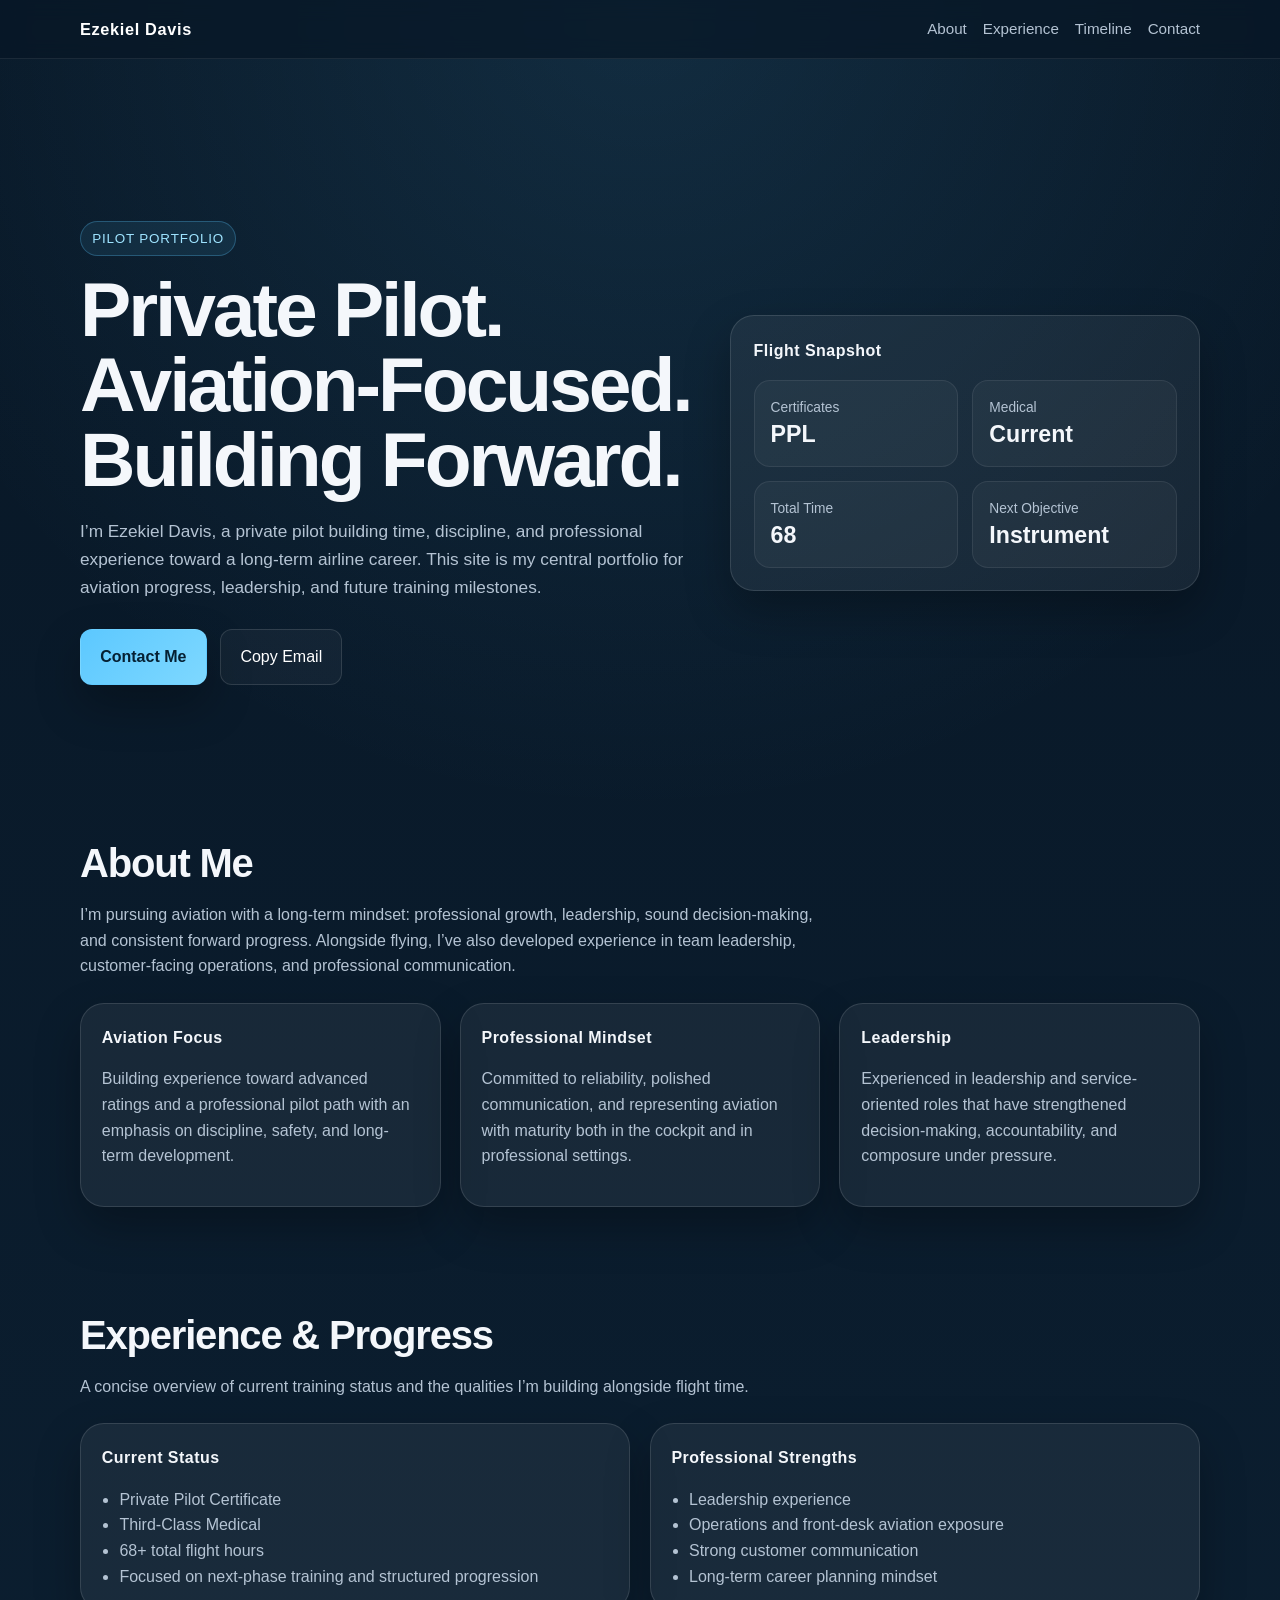
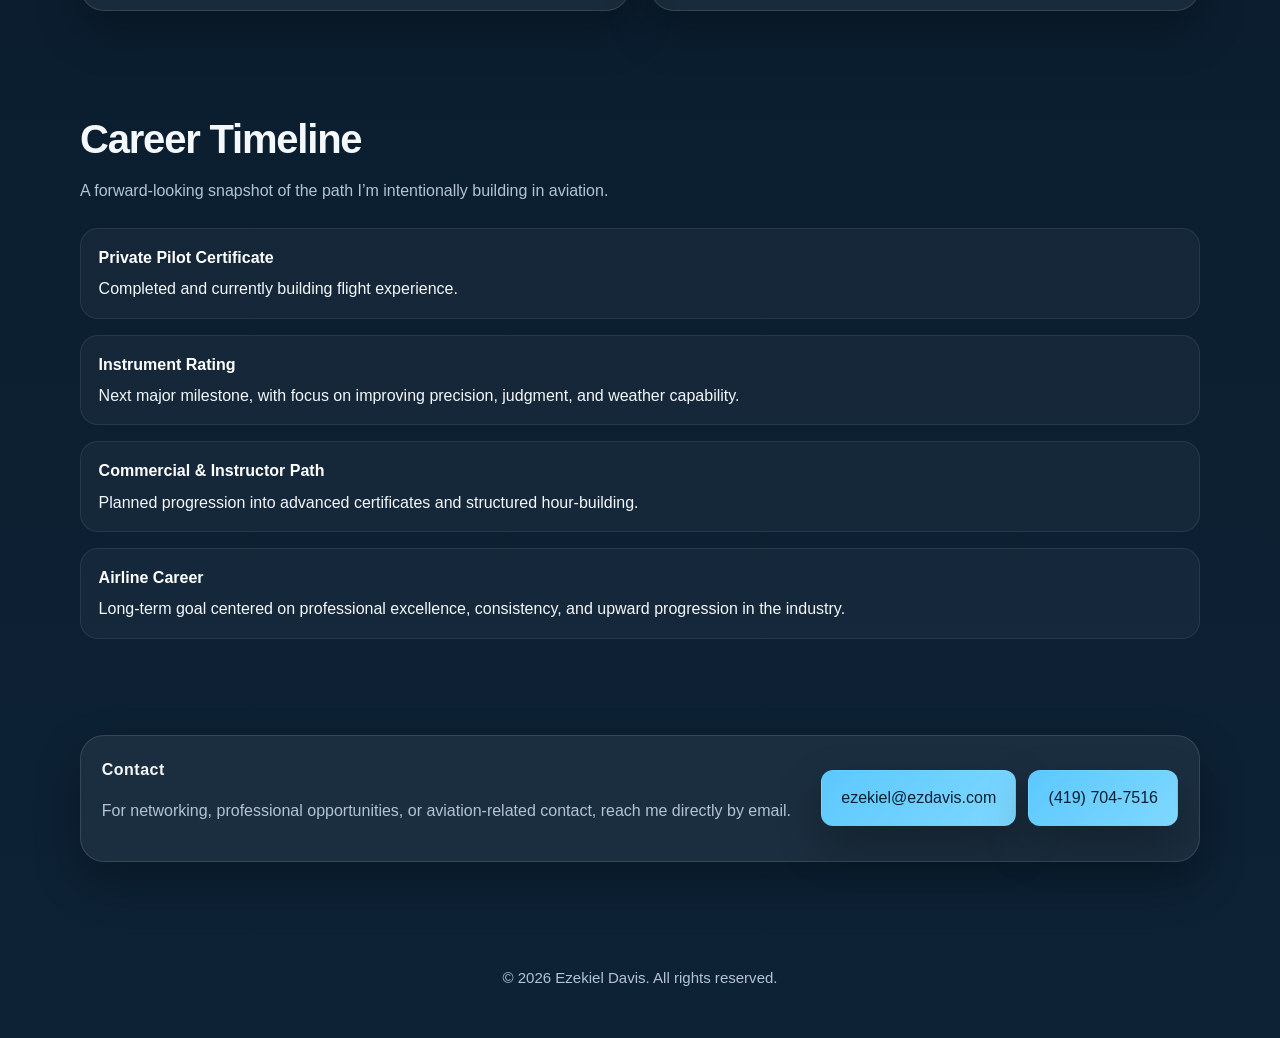
==== commit ed1840da: "Restore original portfolio homepage" ====
--- a/index.html
+++ b/index.html
@@ -1,265 +1,531 @@
-<!doctype html>
+<!DOCTYPE html>
 <html lang="en">
 <head>
-  <meta charset="utf-8">
-  <meta name="viewport" content="width=device-width, initial-scale=1">
-  <meta name="description" content="Convenient aircraft cleaning and recurring care for piston aircraft owners in Northwest Ohio.">
-  <meta name="theme-color" content="#163B73">
-  <title>EZ Aircraft Care | Ready When You Fly</title>
-  <link rel="preconnect" href="https://fonts.googleapis.com">
-  <link rel="preconnect" href="https://fonts.gstatic.com" crossorigin>
-  <link href="https://fonts.googleapis.com/css2?family=Inter:wght@400;500;600;700&family=Manrope:wght@600;700;800&display=swap" rel="stylesheet">
-  <link rel="stylesheet" href="styles.css">
+  <link rel="icon" type="image/png" href="favicon.png">
+  <meta charset="UTF-8" />
+  <meta name="viewport" content="width=device-width, initial-scale=1.0" />
+  <title>Ezekiel Davis | Pilot Portfolio</title>
+  <meta name="description" content="Official portfolio site for Ezekiel Davis, private pilot and aspiring airline pilot." />
+  <style>
+    :root {
+      --bg: #081726;
+      --bg-2: #0d2235;
+      --panel: rgba(255, 255, 255, 0.06);
+      --panel-border: rgba(255, 255, 255, 0.12);
+      --text: #f4f7fb;
+      --muted: #b4c3d3;
+      --accent: #5cc8ff;
+      --accent-2: #9fe4ff;
+      --shadow: 0 20px 45px rgba(0, 0, 0, 0.28);
+      --max: 1120px;
+    }
+
+    * { box-sizing: border-box; }
+
+    html { scroll-behavior: smooth; }
+
+    body {
+      margin: 0;
+      font-family: Inter, "Segoe UI", Arial, sans-serif;
+      color: var(--text);
+      background:
+        radial-gradient(circle at top, rgba(92, 200, 255, 0.12), transparent 30%),
+        linear-gradient(180deg, var(--bg), var(--bg-2));
+      line-height: 1.6;
+    }
+
+    a {
+      color: var(--accent-2);
+      text-decoration: none;
+    }
+
+    a:hover { color: white; }
+
+    .container {
+      width: min(calc(100% - 2rem), var(--max));
+      margin: 0 auto;
+    }
+
+    .nav {
+      position: sticky;
+      top: 0;
+      z-index: 1000;
+      backdrop-filter: blur(10px);
+      background: rgba(8, 23, 38, 0.72);
+      border-bottom: 1px solid rgba(255,255,255,0.08);
+    }
+
+    .nav-inner {
+      display: flex;
+      justify-content: space-between;
+      align-items: center;
+      padding: 1rem 0;
+      gap: 1rem;
+    }
+
+    .brand {
+      font-weight: 700;
+      letter-spacing: 0.04em;
+      color: white;
+      font-size: 1.02rem;
+    }
+
+    .nav-links {
+      display: flex;
+      flex-wrap: wrap;
+      gap: 1rem;
+      font-size: 0.95rem;
+    }
+
+    .nav-links a {
+      color: var(--muted);
+    }
+
+    .hero {
+      min-height: 84vh;
+      display: flex;
+      align-items: center;
+      padding: 5rem 0 3rem;
+    }
+
+    .hero-grid {
+      display: grid;
+      grid-template-columns: 1.25fr 0.95fr;
+      gap: 2rem;
+      align-items: center;
+    }
+
+    .eyebrow {
+      display: inline-block;
+      padding: 0.35rem 0.7rem;
+      border: 1px solid rgba(92, 200, 255, 0.28);
+      background: rgba(92, 200, 255, 0.09);
+      color: var(--accent-2);
+      border-radius: 999px;
+      font-size: 0.84rem;
+      letter-spacing: 0.06em;
+      text-transform: uppercase;
+      margin-bottom: 1rem;
+    }
+
+    h1 {
+      margin: 0;
+      font-size: clamp(2.6rem, 6vw, 5rem);
+      line-height: 0.98;
+      letter-spacing: -0.04em;
+    }
+
+    .hero p.lead {
+      max-width: 700px;
+      color: var(--muted);
+      font-size: 1.08rem;
+      margin: 1.3rem 0 0;
+    }
+
+    .cta-row {
+      display: flex;
+      flex-wrap: wrap;
+      gap: 0.85rem;
+      margin-top: 1.7rem;
+    }
+
+    button.button {
+      font: inherit;
+      cursor: pointer;
+    }
+
+    .button {
+      display: inline-flex;
+      align-items: center;
+      justify-content: center;
+      padding: 0.9rem 1.2rem;
+      border-radius: 12px;
+      font-weight: 700;
+      transition: transform 0.18s ease, opacity 0.18s ease, border-color 0.18s ease;
+      border: 1px solid transparent;
+    }
+
+    .button:hover { transform: translateY(-1px); }
+
+    .button.primary {
+      background: linear-gradient(135deg, var(--accent), #7ed8ff);
+      color: #052033;
+      box-shadow: var(--shadow);
+    }
+
+    .button.secondary {
+      background: rgba(255,255,255,0.04);
+      color: white;
+      border-color: rgba(255,255,255,0.12);
+    }
+
+    .hero-card,
+    .panel {
+      background: var(--panel);
+      border: 1px solid var(--panel-border);
+      border-radius: 24px;
+      box-shadow: var(--shadow);
+    }
+
+    .hero-card {
+      padding: 1.4rem;
+    }
+
+    .hero-card h3,
+    .panel h3 {
+      margin-top: 0;
+      font-size: 1rem;
+      letter-spacing: 0.03em;
+    }
+
+    .stats {
+      display: grid;
+      grid-template-columns: repeat(2, 1fr);
+      gap: 0.9rem;
+      margin-top: 1rem;
+    }
+
+    .stat {
+      padding: 1rem;
+      border-radius: 16px;
+      background: rgba(255,255,255,0.04);
+      border: 1px solid rgba(255,255,255,0.08);
+    }
+
+    .stat .label {
+      display: block;
+      color: var(--muted);
+      font-size: 0.86rem;
+      margin-bottom: 0.2rem;
+    }
+
+    .stat .value {
+      font-size: 1.45rem;
+      font-weight: 800;
+      line-height: 1.1;
+    }
+
+    section {
+      padding: 1rem 0 5rem;
+    }
+
+    .section-heading {
+      margin-bottom: 1.5rem;
+    }
+
+    .section-heading h2 {
+      margin: 0 0 0.45rem;
+      font-size: clamp(1.8rem, 4vw, 2.5rem);
+      letter-spacing: -0.03em;
+    }
+
+    .section-heading p {
+      margin: 0;
+      color: var(--muted);
+      max-width: 760px;
+    }
+
+    .grid-3 {
+      display: grid;
+      grid-template-columns: repeat(3, 1fr);
+      gap: 1.2rem;
+    }
+
+    .grid-2 {
+      display: grid;
+      grid-template-columns: repeat(2, 1fr);
+      gap: 1.2rem;
+    }
+
+    .panel {
+      padding: 1.3rem;
+    }
+
+    .panel p,
+    .panel li {
+      color: var(--muted);
+    }
+
+    .panel ul {
+      margin: 0.7rem 0 0;
+      padding-left: 1.1rem;
+    }
+
+    .timeline {
+      display: grid;
+      gap: 1rem;
+    }
+
+    .timeline-item {
+      padding: 1rem 1.1rem;
+      border-radius: 18px;
+      background: rgba(255,255,255,0.04);
+      border: 1px solid rgba(255,255,255,0.08);
+    }
+
+    .timeline-item strong {
+      display: inline-block;
+      margin-bottom: 0.35rem;
+      color: white;
+    }
+
+    .contact-box {
+      display: flex;
+      flex-wrap: wrap;
+      gap: 1rem;
+      align-items: center;
+      justify-content: space-between;
+    }
+
+    .contact-buttons {
+      display: flex;
+      gap: 12px;
+      flex-wrap: wrap;
+    }
+
+    footer {
+      padding: 1.5rem 0 3rem;
+      color: var(--muted);
+      text-align: center;
+      font-size: 0.94rem;
+    }
+
+    @media (max-width: 900px) {
+      .hero-grid,
+      .grid-2,
+      .grid-3 {
+        grid-template-columns: 1fr;
+      }
+
+      .hero {
+        min-height: auto;
+        padding-top: 4rem;
+      }
+
+      .stats {
+        grid-template-columns: 1fr 1fr;
+      }
+    }
+
+    @media (max-width: 560px) {
+      .nav-inner {
+        flex-direction: column;
+        align-items: flex-start;
+      }
+
+      .stats {
+        grid-template-columns: 1fr;
+      }
+
+      .cta-row {
+        flex-direction: column;
+      }
+
+      .button {
+        width: 100%;
+      }
+    }
+  </style>
 </head>
 <body>
-  <a class="skip-link" href="#main">Skip to content</a>
-
-  <header class="site-header">
-    <div class="container nav-wrap">
-      <a class="brand" href="#top" aria-label="EZ Aircraft Care home">
-        <img src="assets/ez-aircraft-care-logo.svg" alt="" class="brand-mark">
-        <span class="brand-copy">
-          <strong>EZ Aircraft Care</strong>
-          <small>Northwest Ohio</small>
-        </span>
-      </a>
-
-      <button class="menu-button" type="button" aria-label="Open navigation" aria-expanded="false">
-        <span></span><span></span><span></span>
-      </button>
-
-      <nav class="site-nav" aria-label="Primary navigation">
-        <a href="#services">Services</a>
-        <a href="#plans">Care Plans</a>
+  <nav class="nav">
+    <div class="container nav-inner">
+      <a class="brand" href="#top">Ezekiel Davis</a>
+      <div class="nav-links">
         <a href="#about">About</a>
-        <a class="button button-small" href="#request">Request Service</a>
-      </nav>
+        <a href="#experience">Experience</a>
+        <a href="#timeline">Timeline</a>
+        <a href="#contact">Contact</a>
+      </div>
+    </div>
+  </nav>
+
+  <header class="hero" id="top">
+    <div class="container hero-grid">
+      <div>
+        <div class="eyebrow">Pilot Portfolio</div>
+        <h1>Private Pilot.<br>Aviation-Focused.<br>Building Forward.</h1>
+        <p class="lead">
+          I’m Ezekiel Davis, a private pilot building time, discipline, and professional experience toward a long-term airline career. This site is my central portfolio for aviation progress, leadership, and future training milestones.
+        </p>
+        <div class="cta-row">
+          <a class="button primary" href="#contact">Contact Me</a>
+          <button class="button secondary" id="copyEmailBtn" type="button">Copy Email</button>
+        </div>
+      </div>
+
+      <div class="hero-card">
+        <h3>Flight Snapshot</h3>
+        <div class="stats">
+          <div class="stat">
+            <span class="label">Certificates</span>
+            <span class="value">PPL</span>
+          </div>
+          <div class="stat">
+            <span class="label">Medical</span>
+            <span class="value">Current</span>
+          </div>
+          <div class="stat">
+            <span class="label">Total Time</span>
+            <span class="value">68</span>
+          </div>
+          <div class="stat">
+            <span class="label">Next Objective</span>
+            <span class="value">Instrument</span>
+          </div>
+        </div>
+      </div>
     </div>
   </header>
 
-  <main id="main">
-    <section class="hero" id="top">
-      <div class="hero-grid container">
-        <div class="hero-copy">
-          <p class="eyebrow">Aircraft care, simplified.</p>
-          <h1>Ready when<br>you fly.</h1>
-          <p class="hero-text">
-            Convenient exterior and interior care for piston aircraft owners who would rather spend their time flying.
-          </p>
-          <div class="hero-actions">
-            <a class="button" href="#request">Join the Founding Aircraft List</a>
-            <a class="text-link" href="#plans">View care options <span aria-hidden="true">→</span></a>
-          </div>
-          <div class="trust-row" aria-label="Service advantages">
-            <span>Airport-based</span>
-            <span>Aviation-focused</span>
-            <span>Flexible scheduling</span>
-          </div>
-        </div>
-
-        <div class="hero-visual" aria-hidden="true">
-          <div class="radar-ring radar-ring-one"></div>
-          <div class="radar-ring radar-ring-two"></div>
-          <div class="wing-line wing-line-one"></div>
-          <div class="wing-line wing-line-two"></div>
-          <div class="hero-logo-shell">
-            <img src="assets/ez-aircraft-care-logo.svg" alt="">
-          </div>
-          <div class="status-card">
-            <span class="status-dot"></span>
-            <div>
-              <small>Service status</small>
-              <strong>Founding aircraft enrollment</strong>
-            </div>
-          </div>
-        </div>
-      </div>
-    </section>
-
-    <section class="proof-strip">
-      <div class="container proof-grid">
-        <p><strong>Careful.</strong> Aircraft-specific attention around sensitive surfaces.</p>
-        <p><strong>Convenient.</strong> Service coordinated around your aircraft and schedule.</p>
-        <p><strong>Consistent.</strong> Recurring plans designed to keep your aircraft flight-ready.</p>
-      </div>
-    </section>
-
-    <section class="section" id="services">
-      <div class="container">
-        <div class="section-heading">
-          <div>
-            <p class="eyebrow">Launch services</p>
-            <h2>Everything needed to keep a regularly flown aircraft presentable.</h2>
-          </div>
-          <p>We are starting with focused, repeatable care—not restoration, paint correction, or maintenance.</p>
-        </div>
-
-        <div class="service-grid">
-          <article class="service-card">
-            <span class="service-number">01</span>
-            <h3>Exterior Care</h3>
-            <p>Hand wash, leading-edge bug removal, aircraft-window cleaning, wheel wipe-down, and microfiber dry.</p>
-          </article>
-          <article class="service-card">
-            <span class="service-number">02</span>
-            <h3>Interior Refresh</h3>
-            <p>Vacuuming, surface dusting, cabin-window cleaning, and a careful general reset of the cockpit and cabin.</p>
-          </article>
-          <article class="service-card">
-            <span class="service-number">03</span>
-            <h3>Hangar Add-On</h3>
-            <p>Light sweeping, trash removal, and simple tidying around the aircraft—without moving personal property.</p>
-          </article>
-        </div>
-      </div>
-    </section>
-
-    <section class="section section-blue" id="plans">
-      <div class="container">
-        <div class="section-heading light">
-          <div>
-            <p class="eyebrow eyebrow-gold">Care options</p>
-            <h2>Start once. Continue only when the service earns it.</h2>
-          </div>
-          <p>Launch pricing is shown for typical four-seat, single-engine piston aircraft. Larger aircraft receive a quote.</p>
-        </div>
-
-        <div class="pricing-grid">
-          <article class="price-card">
-            <p class="plan-label">One-time introduction</p>
-            <h3>Flight Ready Wash</h3>
-            <p class="price"><span>from</span> $119</p>
-            <ul>
-              <li>Exterior hand wash</li>
-              <li>Bug removal</li>
-              <li>Windows and wheels</li>
-              <li>Final condition photos</li>
-            </ul>
-            <a class="button button-outline" href="#request" data-plan="Flight Ready Wash">Request this service</a>
-          </article>
-
-          <article class="price-card">
-            <p class="plan-label">One visit each month</p>
-            <h3>Hangar Ready</h3>
-            <p class="price"><span>from</span> $99<span>/mo</span></p>
-            <ul>
-              <li>Monthly exterior care</li>
-              <li>Quick interior refresh</li>
-              <li>Priority recurring time slot</li>
-              <li>Member rate on add-ons</li>
-            </ul>
-            <a class="button button-outline" href="#request" data-plan="Hangar Ready">Ask about membership</a>
-          </article>
-
-          <article class="price-card featured">
-            <div class="popular-badge">Best for active aircraft</div>
-            <p class="plan-label">Two visits each month</p>
-            <h3>Active Flyer</h3>
-            <p class="price"><span>from</span> $189<span>/mo</span></p>
-            <ul>
-              <li>Two scheduled care visits</li>
-              <li>Exterior and interior refresh</li>
-              <li>Post-flight bug cleanup focus</li>
-              <li>Priority rescheduling</li>
-            </ul>
-            <a class="button" href="#request" data-plan="Active Flyer">Reserve a founding spot</a>
-          </article>
-        </div>
-
-        <p class="pricing-note">Final pricing depends on aircraft type, condition, access, and requested service. No recurring commitment begins until the first service is completed satisfactorily.</p>
-      </div>
-    </section>
-
-    <section class="section" id="process">
-      <div class="container">
-        <div class="section-heading">
-          <div>
-            <p class="eyebrow">Simple process</p>
-            <h2>Three steps between booking and flight-ready.</h2>
-          </div>
-        </div>
-        <div class="process-grid">
-          <div><span>1</span><h3>Request</h3><p>Tell us the aircraft type, location, and care you are considering.</p></div>
-          <div><span>2</span><h3>Confirm</h3><p>We confirm access, timing, scope, and a clear price before work begins.</p></div>
-          <div><span>3</span><h3>Fly</h3><p>You receive completion photos and a message when your aircraft is ready.</p></div>
-        </div>
-      </div>
-    </section>
-
-    <section class="section founder-section" id="about">
-      <div class="container founder-grid">
-        <div class="founder-mark">
-          <img src="assets/ez-aircraft-care-logo.svg" alt="">
-        </div>
+  <section id="about">
+    <div class="container">
+      <div class="section-heading">
+        <h2>About Me</h2>
+        <p>
+          I’m pursuing aviation with a long-term mindset: professional growth, leadership, sound decision-making, and consistent forward progress. Alongside flying, I’ve also developed experience in team leadership, customer-facing operations, and professional communication.
+        </p>
+      </div>
+
+      <div class="grid-3">
+        <div class="panel">
+          <h3>Aviation Focus</h3>
+          <p>Building experience toward advanced ratings and a professional pilot path with an emphasis on discipline, safety, and long-term development.</p>
+        </div>
+        <div class="panel">
+          <h3>Professional Mindset</h3>
+          <p>Committed to reliability, polished communication, and representing aviation with maturity both in the cockpit and in professional settings.</p>
+        </div>
+        <div class="panel">
+          <h3>Leadership</h3>
+          <p>Experienced in leadership and service-oriented roles that have strengthened decision-making, accountability, and composure under pressure.</p>
+        </div>
+      </div>
+    </div>
+  </section>
+
+  <section id="experience">
+    <div class="container">
+      <div class="section-heading">
+        <h2>Experience & Progress</h2>
+        <p>
+          A concise overview of current training status and the qualities I’m building alongside flight time.
+        </p>
+      </div>
+
+      <div class="grid-2">
+        <div class="panel">
+          <h3>Current Status</h3>
+          <ul>
+            <li>Private Pilot Certificate</li>
+            <li>Third-Class Medical</li>
+            <li>68+ total flight hours</li>
+            <li>Focused on next-phase training and structured progression</li>
+          </ul>
+        </div>
+        <div class="panel">
+          <h3>Professional Strengths</h3>
+          <ul>
+            <li>Leadership experience</li>
+            <li>Operations and front-desk aviation exposure</li>
+            <li>Strong customer communication</li>
+            <li>Long-term career planning mindset</li>
+          </ul>
+        </div>
+      </div>
+    </div>
+  </section>
+
+  <section id="timeline">
+    <div class="container">
+      <div class="section-heading">
+        <h2>Career Timeline</h2>
+        <p>
+          A forward-looking snapshot of the path I’m intentionally building in aviation.
+        </p>
+      </div>
+
+      <div class="timeline">
+        <div class="timeline-item">
+          <strong>Private Pilot Certificate</strong>
+          <div>Completed and currently building flight experience.</div>
+        </div>
+        <div class="timeline-item">
+          <strong>Instrument Rating</strong>
+          <div>Next major milestone, with focus on improving precision, judgment, and weather capability.</div>
+        </div>
+        <div class="timeline-item">
+          <strong>Commercial & Instructor Path</strong>
+          <div>Planned progression into advanced certificates and structured hour-building.</div>
+        </div>
+        <div class="timeline-item">
+          <strong>Airline Career</strong>
+          <div>Long-term goal centered on professional excellence, consistency, and upward progression in the industry.</div>
+        </div>
+      </div>
+    </div>
+  </section>
+
+  <section id="contact">
+    <div class="container">
+      <div class="panel contact-box">
         <div>
-          <p class="eyebrow">Local and aviation-focused</p>
-          <h2>Built by a pilot already working at the airport.</h2>
-          <p>
-            I’m Ezekiel Davis, a private pilot and aviation operations team member. EZ Aircraft Care is being launched as a small, carefully controlled service for local aircraft owners. The goal is simple: dependable care, direct communication, and a better use of your time.
-          </p>
-          <p class="fine-print">
-            EZ Aircraft Care is an independent service and is not presented as a division of any airport, FBO, flight school, or aircraft manufacturer.
-          </p>
-        </div>
-      </div>
-    </section>
-
-    <section class="section request-section" id="request">
-      <div class="container request-grid">
+          <h3>Contact</h3>
+          <p>For networking, professional opportunities, or aviation-related contact, reach me directly by email.</p>
+        </div>
         <div>
-          <p class="eyebrow eyebrow-gold">Founding aircraft list</p>
-          <h2>Interested before launch?</h2>
-          <p>Submit your aircraft details. This is an interest request—not a purchase or recurring commitment.</p>
-          <div class="contact-lines">
-            <a href="mailto:ezekiel@ezdavis.com">ezekiel@ezdavis.com</a>
-            <a href="tel:+14197047516">(419) 704-7516</a>
-          </div>
-        </div>
-
-        <form class="interest-form" id="interest-form">
-          <label>
-            Name
-            <input type="text" name="name" autocomplete="name" required>
-          </label>
-          <label>
-            Email
-            <input type="email" name="email" autocomplete="email" required>
-          </label>
-          <label>
-            Aircraft type
-            <input type="text" name="aircraft" placeholder="Example: Beechcraft Sundowner" required>
-          </label>
-          <label>
-            Service of interest
-            <select name="plan" id="plan-select">
-              <option>Flight Ready Wash</option>
-              <option>Hangar Ready</option>
-              <option>Active Flyer</option>
-              <option>Not sure yet</option>
-            </select>
-          </label>
-          <label class="full-width">
-            Notes
-            <textarea name="notes" rows="4" placeholder="Airport, hangar access, condition, or scheduling details"></textarea>
-          </label>
-          <button class="button full-width" type="submit">Create Email Request</button>
-          <p class="form-note">This button opens a prepared email in your email app. No information is stored by this webpage.</p>
-        </form>
-      </div>
-    </section>
-  </main>
+          <div class="contact-buttons">
+            <button class="button primary" id="email-btn" onclick="copyEmail()">
+              ezekiel@ezdavis.com
+            </button>
+            <button class="button primary" id="phone-btn" onclick="copyPhone()">
+              (419) 704-7516
+            </button>
+        </div>
+
+</div>
+        </div>
+      </div>
+    </div>
+  </section>
 
   <footer>
-    <div class="container footer-grid">
-      <div class="brand footer-brand">
-        <img src="assets/ez-aircraft-care-logo.svg" alt="" class="brand-mark">
-        <span class="brand-copy"><strong>EZ Aircraft Care</strong><small>Ready when you fly.</small></span>
-      </div>
-      <p>© <span id="year"></span> Ezekiel Davis. All rights reserved.</p>
-      <a href="https://ezdavis.com/">Back to Ezekiel Davis portfolio</a>
+    <div class="container">
+      © 2026 Ezekiel Davis. All rights reserved.
     </div>
   </footer>
-
-  <script src="script.js"></script>
+  <script>
+    const copyEmailBtn = document.getElementById('copyEmailBtn');
+    const emailAddress = 'ezekiel@ezdavis.com';
+    
+    function copyPhone() {
+      const phone = "(419) 123-4567";
+      navigator.clipboard.writeText(phone);
+
+      const btn = document.getElementById("phone-btn");
+      btn.innerText = "Phone copied";
+
+      setTimeout(() => {
+        btn.innerText = phone;
+      }, 2000);
+    }
+    if (copyEmailBtn) {
+      copyEmailBtn.addEventListener('click', async () => {
+        const originalText = copyEmailBtn.textContent;
+        try {
+          await navigator.clipboard.writeText(emailAddress);
+          copyEmailBtn.textContent = 'Email Copied';
+          setTimeout(() => {
+            copyEmailBtn.textContent = originalText;
+          }, 1800);
+        } catch (error) {
+          copyEmailBtn.textContent = 'Copy Failed';
+          setTimeout(() => {
+            copyEmailBtn.textContent = originalText;
+          }, 1800);
+        }
+      });
+    }
+  </script>
 </body>
 </html>
